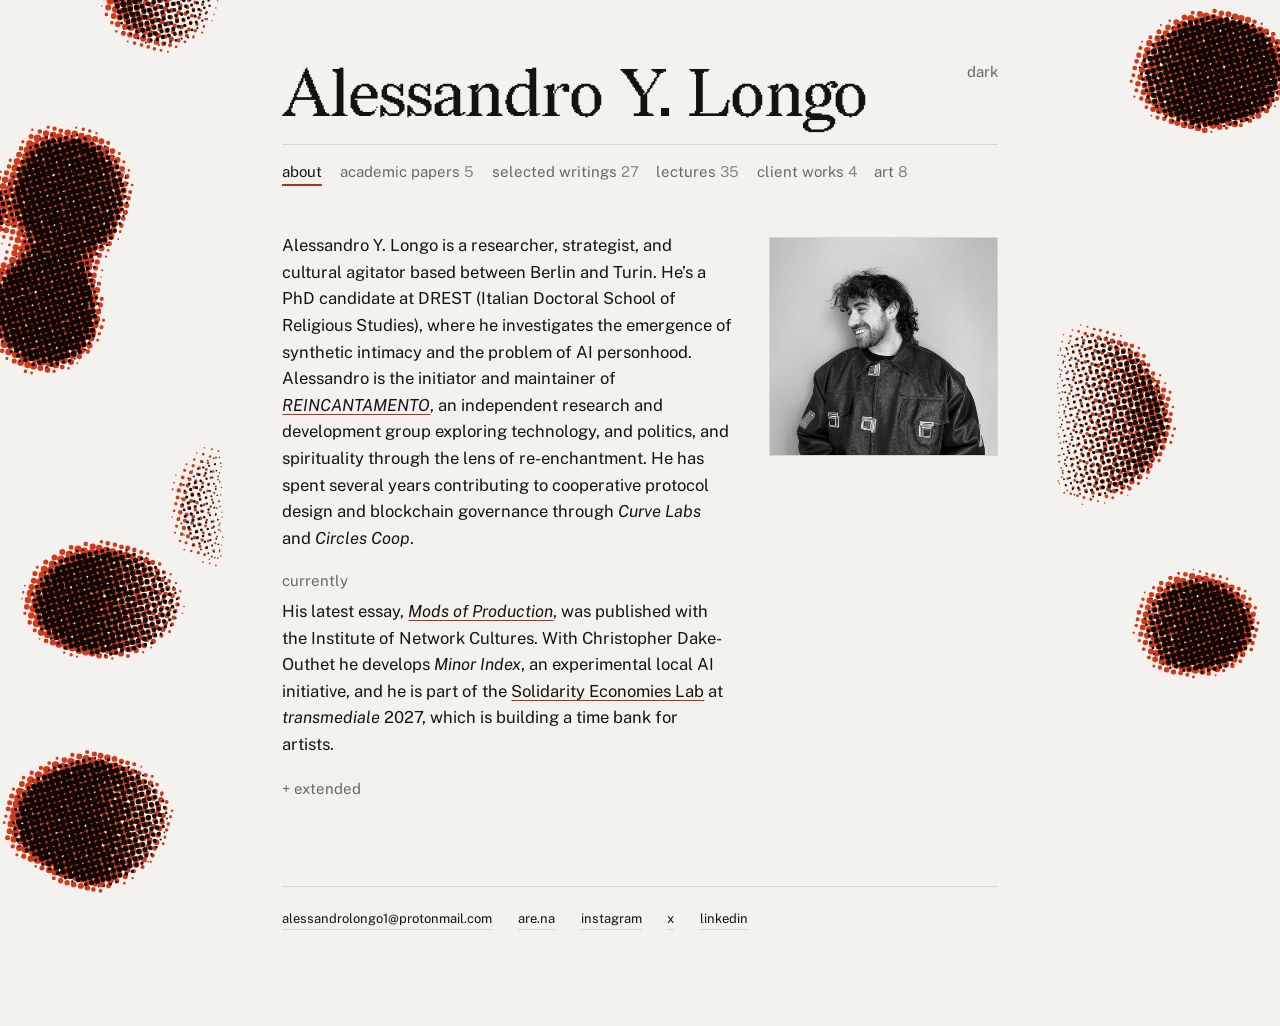
==== index.html @ 3814da36 "Footer: keep mail, are.na, instagram; add X and LinkedIn Co-Authored-By: Claude Opus 5.5 <noreply@an" ====
<!doctype html>
<html lang="en">
<head>
  <meta charset="utf-8" />
  <meta name="viewport" content="width=device-width,initial-scale=1" />
  <title>Alessandro Y. Longo</title>
  <meta name="description" content="Alessandro Y. Longo, researcher, strategist, and cultural agitator between Berlin and Turin. Academic papers, writings, lectures, and artworks on synthetic intimacy, AI personhood, and re-enchanted technologies." />
  <meta property="og:type" content="website" />
  <meta property="og:title" content="Alessandro Y. Longo" />
  <meta property="og:description" content="Researcher, strategist, and cultural agitator between Berlin and Turin." />
  <meta name="twitter:card" content="summary" />
  <script src="assets/js/theme.js?v=1"></script>
  <link rel="stylesheet" href="assets/css/styles.css?v=27" />
  <link rel="icon" href="favicon.ico" sizes="any" />
  <link rel="icon" type="image/png" sizes="32x32" href="favicon-32.png" />
  <link rel="apple-touch-icon" href="apple-touch-icon.png" />
</head>
<body>
  <canvas class="press" aria-hidden="true"></canvas>
  <div class="wrap">

    <button type="button" class="theme" aria-label="switch colour mode">dark</button>

    <header>

      <h1 class="name">Alessandro Y. Longo</h1>

      <nav class="filter" aria-label="Filter works">
        <button type="button" data-f="about" aria-current="true">about</button>
        <button type="button" data-f="academic">academic papers <span class="n">5</span></button>
        <button type="button" data-f="writings">selected writings <span class="n">27</span></button>
        <button type="button" data-f="lectures">lectures <span class="n">35</span></button>
        <button type="button" data-f="client">client works <span class="n">4</span></button>
        <button type="button" data-f="art">art <span class="n">8</span></button>
      </nav>
    </header>

    <main>

      <!-- ABOUT -->
      <section class="about on" id="about" aria-label="About">

        <figure class="portrait">
          <div class="portrait__frame">
            <img src="media/img/portrait-jan26.jpg" width="840" height="805"
                 data-alt="media/img/portrait-artist.jpg"
                 alt="Alessandro Y. Longo" loading="lazy" decoding="async" />
            <canvas class="portrait__alt" aria-hidden="true"></canvas>
            <canvas class="portrait__px" aria-hidden="true"></canvas>
          </div>
        </figure>

        <p>Alessandro Y. Longo is a researcher, strategist, and cultural agitator based between Berlin and Turin. He’s a PhD candidate at DREST (Italian Doctoral School of Religious Studies), where he investigates the emergence of synthetic intimacy and the problem of AI personhood. Alessandro is the initiator and maintainer of <a class="inline" href="https://reincantamento.xyz" target="_blank" rel="noopener"><em>REINCANTAMENTO</em></a>, an independent research and development group exploring technology, and politics, and spirituality through the lens of re-enchantment. He has spent several years contributing to cooperative protocol design and blockchain governance through <em>Curve Labs</em> and <em>Circles Coop</em>.</p>

        <p class="currently">currently</p>
        <p>His latest essay, <a class="inline" href="https://reincantamentox.substack.com/p/drop-58-mods-of-production" target="_blank" rel="noopener"><em>Mods of Production</em></a>, was published with the Institute of Network Cultures. With Christopher Dake-Outhet he develops <em>Minor Index</em>, an experimental local AI initiative, and he is part of the <a class="inline" href="https://transmediale.de/en/news/solidarity-economies-lab" target="_blank" rel="noopener">Solidarity Economies Lab</a> at <em>transmediale</em> 2027, which is building a time bank for artists.</p>

        <details class="extended">
          <summary>extended</summary>
          <p>Before the doctorate, he completed an MA in Digital Humanities and Digital Knowledge at the University of Bologna, with a thesis on club culture heritage and digital archives, and a BA in Philosophy at the University of Turin.</p>
          <p>His installations, video essays, and lectures have been presented at <em>MFRU</em> (Maribor), <em>MacTe</em> (Termoli), <em>Panke Gallery</em> and <em>SAVVY Contemporary</em> (Berlin), <em>Unsound</em> (Krakow), <em>HackThePromise</em> (Basel), <em>Baltan Laboratories</em> (Eindhoven), <em>NYU Design and Media</em> (New York), <em>Accademia Albertina</em> (Turin), and <em>NABA</em> (Milan), with residencies and grants from <em>0xSalon / Trust</em>, <em>C/O Berlin</em>, and the <em>Serpentine</em>’s Beyond Cultures of Ownership programme. He has covered <em>CTM Festival</em> and <em>transmediale</em> as a critic.</p>
          <p>He has worked as user research and ecosystem lead for <em>Shared Visions</em>, as communications manager and research assistant for the ERC-funded <em>BlockchainGov</em> project at CNRS, and as lead researcher on the <em>Circles</em> universal basic income pilot in Berlin. <em>Minor Index</em> is supported by the KSM Art Grant.</p>
        </details>
      </section>

      <!-- WORKS -->
      <ol class="list off" aria-label="Works">
        <!-- academic: in press, then published -->
        <li data-cat="academic"><div class="row"><span class="t"><em>The Persona of LLMs</em></span><span class="y">in press</span><span class="meta"><span class="w">Fondazione Bruno Kessler, Trento</span><span class="flag">in press</span></span></div></li>
        <li data-cat="academic"><div class="row"><span class="t"><em>Alchemical Re-enchantment</em>: Transmuting the Computational Condition</span><span class="y">in press</span><span class="meta"><span class="w">European Culture &amp; Technology Lab+</span><span class="flag">in press</span></span></div></li>

        <!-- selected writings and academic, newest first -->
        <li data-cat="writings"><a class="row" href="https://reincantamentox.substack.com/p/drop-58-mods-of-production" target="_blank" rel="noopener"><span class="t"><em>Mods of Production</em>: Agentic Bricoleurs, Slopensource and the Decentralisation of Software</span><span class="y">2026</span><span class="meta"><span class="w">REINCANTAMENTO × Institute of Network Cultures</span><span class="flag">10.26</span></span></a></li>
        <li data-cat="writings"><a class="row" href="https://reincantamentox.substack.com/p/drop-56-our-coop-our-coin" target="_blank" rel="noopener"><span class="t"><em>O.U.R. Coop, O.U.R. Coin</em>: A Community Currency for the Arts</span><span class="y">2026</span><span class="meta"><span class="w">REINCANTAMENTO Drops</span><span class="flag">09.26</span></span></a></li>
        <li data-cat="writings"><a class="row" href="https://reincantamentox.substack.com/p/drop-52-the-persona-space" target="_blank" rel="noopener"><span class="t"><em>The Persona Space</em>: Elements of Vectorial Semiotics</span><span class="y">2026</span><span class="meta"><span class="w">REINCANTAMENTO Drops</span><span class="flag">07.26</span></span></a></li>
        <li data-cat="writings"><a class="row" href="https://reincantamentox.substack.com/p/drop-51-poetics-is-all-you-need" target="_blank" rel="noopener"><span class="t"><em>Poetics is All You Need</em>: On Leif Weatherby&#x27;s Language Machines</span><span class="y">2026</span><span class="meta"><span class="w">REINCANTAMENTO Drops</span><span class="flag">06.26</span></span></a></li>
        <li data-cat="writings"><a class="row" href="https://reincantamentox.substack.com/p/drop-49-love-means-taking-action" target="_blank" rel="noopener"><span class="t"><em>Love Means Taking Action</em>: Autonomia and Solidarity in the Coming Crisis</span><span class="y">2026</span><span class="meta"><span class="w">REINCANTAMENTO Drops</span><span class="flag">04.26</span></span></a></li>
        <li data-cat="writings"><a class="row" href="https://reincantamentox.substack.com/p/drop-47-lust-auf-eis-ctm-and-transmediale" target="_blank" rel="noopener"><span class="t"><em>&quot;Lust auf Eis?&quot;: CTM and transmediale in 2026</em></span><span class="y">2026</span><span class="meta"><span class="w">REINCANTAMENTO Drops</span><span class="flag">02.26</span></span></a></li>
        <li data-cat="writings"><a class="row" href="https://reincantamentox.substack.com/p/drop-45-in-the-air-of-those-days" target="_blank" rel="noopener"><span class="t"><em>The Air of Those Days</em>: A sound chronicle of the Italian October Strike</span><span class="y">2026</span><span class="meta"><span class="w">REINCANTAMENTO Drops, with Arianna Longo, Kinked</span><span class="flag">01.26</span></span></a></li>
        <li data-cat="academic"><a class="row" href="https://www.aracneeditrice.eu/pubblicazioni/annali-di-studi-religiosi-massimo-leone-9791221829099.html" target="_blank" rel="noopener"><span class="t"><em>A General Poetics for Generative AI</em>: On Leif Weatherby's Language Machines</span><span class="y">2026</span><span class="meta"><span class="w">Annali di studi religiosi 27, ed. M. Leone, Aracne, pp. 621–642</span></span></a></li>
        <li data-cat="writings"><a class="row" href="https://www.mfru.org/projects/reincantamento-programma-101-whispers-of-computing-otherwise" target="_blank" rel="noopener"><span class="t"><em>PROGRAMMA 101</em>: Who Killed Mario Tchou?</span><span class="y">2025</span><span class="meta"><span class="w">REINCANTAMENTO Drops</span><span class="flag">12.25</span></span></a></li>
        <li data-cat="writings"><a class="row" href="https://reincantamentox.substack.com/p/drop-43-spotify-vs-annas-archive" target="_blank" rel="noopener"><span class="t"><em>Spotify vs. Anna&#x27;s Archive</em>: Working Notes</span><span class="y">2025</span><span class="meta"><span class="w">REINCANTAMENTO Drops</span><span class="flag">12.25</span></span></a></li>
        <li data-cat="writings"><a class="row" href="https://reincantamentox.substack.com/p/drop-42-babe-we-got-gnomes-in-our-computer" target="_blank" rel="noopener"><span class="t"><em>Babe, We Got Gnomes in Our Computer!</em>: A conversation with Kinked</span><span class="y">2025</span><span class="meta"><span class="w">REINCANTAMENTO Drops</span><span class="flag">12.25</span></span></a></li>
        <li data-cat="writings"><a class="row" href="https://reincantamentox.substack.com/p/drop-37-unabating-wonder" target="_blank" rel="noopener"><span class="t"><em>Unabating Wonder</em>: On spirituality and politics in Palestine</span><span class="y">2025</span><span class="meta"><span class="w">REINCANTAMENTO Drops</span><span class="flag">07.25</span></span></a></li>
        <li data-cat="writings"><a class="row" href="https://reincantamentox.substack.com/p/drop-35-cultivating-agency" target="_blank" rel="noopener"><span class="t"><em>Cultivating Agency</em>: An Introduction to nCHANT #01</span><span class="y">2025</span><span class="meta"><span class="w">REINCANTAMENTO Drops</span><span class="flag">06.25</span></span></a></li>
        <li data-cat="writings"><a class="row" href="https://reincantamentox.substack.com/p/drop-34-entroducing-nchant" target="_blank" rel="noopener"><span class="t"><em>Entroducing... nCHANT</em>: On REINCANTAMENTO&#x27;s new monographic magazine</span><span class="y">2025</span><span class="meta"><span class="w">REINCANTAMENTO Drops</span><span class="flag">05.25</span></span></a></li>
        <li data-cat="writings"><a class="row" href="https://reincantamentox.substack.com/p/drop-33-the-madness-of-vision" target="_blank" rel="noopener"><span class="t"><em>The Madness of Vision</em></span><span class="y">2025</span><span class="meta"><span class="w">REINCANTAMENTO Drops</span><span class="flag">05.25</span></span></a></li>
        <li data-cat="writings"><a class="row" href="https://reincantamentox.substack.com/p/drop-32-at-a-time-like-this" target="_blank" rel="noopener"><span class="t"><em>At a Time Like This</em></span><span class="y">2025</span><span class="meta"><span class="w">REINCANTAMENTO Drops</span><span class="flag">04.25</span></span></a></li>
        <li data-cat="writings"><a class="row" href="https://reincantamentox.substack.com/p/drop-30-conjunctural-vertigo" target="_blank" rel="noopener"><span class="t"><em>Conjunctural Vertigo</em></span><span class="y">2025</span><span class="meta"><span class="w">REINCANTAMENTO Drops</span><span class="flag">04.25</span></span></a></li>
        <li data-cat="academic"><a class="row" href="https://aclanthology.org/2025.nlp4ecology-1.17/" target="_blank" rel="noopener"><span class="t"><em>No AI on a Dead Planet</em>: Sentiment and Emotion Analysis Across Reddit Communities on AI and the Environment</span><span class="y">2025</span><span class="meta"><span class="w">NLP4Ecology 2025, Tallinn, with Arianna Longo, pp. 77–83</span><span class="flag">03.25</span></span></a></li>
        <li data-cat="writings"><a class="row" href="https://reincantamentox.substack.com/p/drop-27-there-is-no-more-ordinary" target="_blank" rel="noopener"><span class="t"><em>There is No More Ordinary Life</em></span><span class="y">2025</span><span class="meta"><span class="w">REINCANTAMENTO Drops</span><span class="flag">02.25</span></span></a></li>
        <li data-cat="writings"><a class="row" href="https://reincantamentox.substack.com/p/drop-26-on-formicaio-in-the-spiral" target="_blank" rel="noopener"><span class="t"><em>On FORMICAIO</em>: A look inside REINCANTAMENTO&#x27;s latest artwork</span><span class="y">2025</span><span class="meta"><span class="w">REINCANTAMENTO Drops</span><span class="flag">02.25</span></span></a></li>
        <li data-cat="writings"><a class="row" href="https://reincantamentox.substack.com/p/drop-24-red-notes" target="_blank" rel="noopener"><span class="t"><em>Red Notes</em></span><span class="y">2025</span><span class="meta"><span class="w">REINCANTAMENTO Drops</span><span class="flag">01.25</span></span></a></li>
        <li data-cat="writings"><a class="row" href="https://reincantamentox.substack.com/p/drop-21-till-we-gain-control-again" target="_blank" rel="noopener"><span class="t"><em>&#x27;Till We Gain Control Again</em>: On OpenAI and sabotage</span><span class="y">2024</span><span class="meta"><span class="w">REINCANTAMENTO Drops</span><span class="flag">11.24</span></span></a></li>
        <li data-cat="writings"><a class="row" href="https://reincantamentox.substack.com/p/drop-20-blue-skies-and-gilded-cages" target="_blank" rel="noopener"><span class="t"><em>Blue Skies and Gilded Cages</em>: On X-odus, digital spaces and collective desire</span><span class="y">2024</span><span class="meta"><span class="w">REINCANTAMENTO Drops</span><span class="flag">11.24</span></span></a></li>
        <li data-cat="writings"><a class="row" href="https://reincantamentox.substack.com/p/drop-19-the-american-refraction" target="_blank" rel="noopener"><span class="t"><em>The American Refraction</em></span><span class="y">2024</span><span class="meta"><span class="w">REINCANTAMENTO Drops</span><span class="flag">11.24</span></span></a></li>
        <li data-cat="writings"><a class="row" href="https://reincantamentox.substack.com/p/drop-18-looking-for-fireflies-in" target="_blank" rel="noopener"><span class="t"><em>Looking for Fireflies in Times of Fascism</em>: A brief journey through the ruins of modernity</span><span class="y">2024</span><span class="meta"><span class="w">REINCANTAMENTO Drops</span><span class="flag">10.24</span></span></a></li>
        <li data-cat="writings"><a class="row" href="https://reincantamentox.substack.com/p/drop-16-an-anarchives-intervention" target="_blank" rel="noopener"><span class="t"><em>An Anarchive&#x27;s Intervention</em>: What makes art worth living</span><span class="y">2024</span><span class="meta"><span class="w">REINCANTAMENTO Drops</span><span class="flag">07.24</span></span></a></li>
        <li data-cat="writings"><a class="row" href="https://reincantamentox.substack.com/p/drop-14-the-drake-era-or-the-logic" target="_blank" rel="noopener"><span class="t"><em>The Drake Era or the Logic of Cultural Fracking</em></span><span class="y">2024</span><span class="meta"><span class="w">REINCANTAMENTO Drops</span><span class="flag">05.24</span></span></a></li>
        <li data-cat="writings"><a class="row" href="https://reincantamentox.substack.com/p/drop-9-udo-the-weird-magic-of-digital" target="_blank" rel="noopener"><span class="t"><em>UDO: The Weird Magic of Digital Folklore</em></span><span class="y">2024</span><span class="meta"><span class="w">REINCANTAMENTO Drops</span><span class="flag">01.24</span></span></a></li>
        <li data-cat="writings"><a class="row" href="https://reincantamentox.substack.com/p/drop-8-phantom-in-the-chain" target="_blank" rel="noopener"><span class="t"><em>Phantom in the Chain</em></span><span class="y">2023</span><span class="meta"><span class="w">REINCANTAMENTO Drops</span><span class="flag">11.23</span></span></a></li>
        <li data-cat="academic"><a class="row" href="https://arxiv.org/html/2504.02714v1" target="_blank" rel="noopener"><span class="t"><em>Impact of a Blockchain-based Universal Basic Income Pilot</em>: The Case of Circles UBI Currency</span><span class="y">2023</span><span class="meta"><span class="w">Proceedings of the FRIBIS Conference 2023, with T. Criscione, J. Linares, S. Avanzo</span></span></a></li>

        

        <!-- lectures · client works · art -->
        <li data-cat="lectures"><div class="row"><span class="t">Mask Without a Wearer — <em>ritual personhood in AI companion communities</em></span><span class="y">2026</span><span class="meta"><span class="ty">conference</span><span class="w">4S 2026 Annual Meeting, Toronto (online)</span><span class="flag">10.26</span></span></div></li>
        <li data-cat="lectures"><div class="row"><span class="t">When Hallucinations Spill Over — <em>the prosopopoeia of Italian brainrot</em></span><span class="y">2026</span><span class="meta"><span class="ty">conference</span><span class="w">XXXI Convegno della Società di Filosofia del Linguaggio, "Allucinazioni: percezione, cognizione e intelligenza artificiale", Torino</span><span class="flag">09.26</span></span></div></li>
        <li data-cat="lectures"><div class="row"><span class="t">Mask Without a Wearer — <em>ritual personhood in AI companion communities</em></span><span class="y">2026</span><span class="meta"><span class="ty">conference</span><span class="w">EuARe 2026 Annual Conference, Roma</span><span class="flag">07.26</span></span></div></li>
        <li data-cat="lectures"><div class="row"><span class="t">Unmonitoring <em>The Situation</em></span><span class="y">2026</span><span class="meta"><span class="ty">workshop</span><span class="w">Salon Am Moritzplatz, Berlin</span><span class="flag">04.26</span></span></div></li>
        <li data-cat="lectures"><div class="row"><span class="t">Three Movements on <em>Aesthetic and Technology</em></span><span class="y">2026</span><span class="meta"><span class="ty">talk &amp; workshop</span><span class="w">Mendeseltaren Change Program, Madrid</span><span class="flag">04.26</span></span></div></li>
        <li data-cat="lectures"><div class="row"><span class="t"><em>Speranza e Progetto</em></span><span class="y">2026</span><span class="meta"><span class="ty">talk</span><span class="w">L'Ultima a Morire, Fondazione Bruno Kessler, Trento</span><span class="flag">04.26</span></span></div></li>
        <li data-cat="lectures"><div class="row"><span class="t"><em>Il Cielo Ha Un Limite</em> #3 — comunità di apprendimento per una società tecno-cosciente</span><span class="y">2026</span><span class="meta"><span class="ty">workshop</span><span class="w">ARCI, Torino</span><span class="flag">04.26</span></span></div></li>
        <li data-cat="lectures"><div class="row"><span class="t"><em>Il Cielo Ha Un Limite</em> #2 — comunità di apprendimento per una società tecno-cosciente</span><span class="y">2026</span><span class="meta"><span class="ty">workshop</span><span class="w">ARCI, Torino</span><span class="flag">03.26</span></span></div></li>
        <li data-cat="art"><a class="row" href="https://yunglong28.github.io/minor-index-atelier/" target="_blank" rel="noopener"><span class="t"><em>MINOR INDEX</em>: a hyper-local community AI archive</span><span class="y">2026</span><span class="meta"><span class="ty">research &amp; artwork</span><span class="w">with Christopher Dake-Outhet, KSM Art Grant</span><span class="flag">ongoing</span></span></a></li>
        <li data-cat="art"><a class="row" href="https://www.instagram.com/p/DZH14hVgoag/?img_index=1" target="_blank" rel="noopener"><span class="t"><em>SOLIDE INCANTI</em></span><span class="y">2026</span><span class="meta"><span class="ty">installation</span><span class="w">Cables of Resistance, FMP1, Berlin</span><span class="flag">03.26</span></span></a></li>
        <li data-cat="lectures"><div class="row"><span class="t"><em>Il Cielo Ha Un Limite</em> #1 — comunità di apprendimento per una società tecno-cosciente</span><span class="y">2026</span><span class="meta"><span class="ty">workshop</span><span class="w">ARCI, Torino</span><span class="flag">02.26</span></span></div></li>
        <li data-cat="lectures"><div class="row"><span class="t">Alchimia — <em>storia di un'utopia perduta</em></span><span class="y">2026</span><span class="meta"><span class="ty">lecture</span><span class="w">Accademia Albertina, Torino</span><span class="flag">01.26</span></span></div></li>
        <li data-cat="lectures"><div class="row"><span class="t">Endless Conversations — <em>an archaeology of AI companionship</em></span><span class="y">2025</span><span class="meta"><span class="ty">conference</span><span class="w">Il senso serbato, Fondazione Bruno Kessler, Trento</span><span class="flag">12.25</span></span></div></li>
        <li data-cat="lectures"><div class="row"><span class="t"><em>REINCANTAMENTO</em> — a speculative walkthrough</span><span class="y">2025</span><span class="meta"><span class="ty">lecture</span><span class="w">NABA, Milano</span><span class="flag">11.25</span></span></div></li>
        <li data-cat="lectures"><div class="row"><span class="t">Transmuting the <em>computational condition</em></span><span class="y">2025</span><span class="meta"><span class="ty">conference</span><span class="w">5th European Culture &amp; Technology Lab+ Annual Conference, Eindhoven</span><span class="flag">11.25</span></span></div></li>
        <li data-cat="lectures"><div class="row"><span class="t">Alchemy — <em>tale of a forgotten utopia</em></span><span class="y">2025</span><span class="meta"><span class="ty">lecture</span><span class="w">Raise Your Voice, Post-Graduate Design Program, Vienna</span><span class="flag">11.25</span></span></div></li>
        <li data-cat="lectures"><div class="row"><span class="t"><em>Synthetic Intimacies</em></span><span class="y">2025</span><span class="meta"><span class="ty">talk</span><span class="w">HackThePromise Festival, Basel</span><span class="flag">10.25</span></span></div></li>
        <li data-cat="lectures"><div class="row"><span class="t">The story of <em>Programma 101</em></span><span class="y">2025</span><span class="meta"><span class="ty">talk</span><span class="w">MFRU Festival, Maribor</span><span class="flag">09.25</span></span></div></li>
        <li data-cat="art"><a class="row" href="https://www.mfru.org/projects/reincantamento-programma-101-whispers-of-computing-otherwise" target="_blank" rel="noopener"><span class="t"><em>PROGRAMMA 101</em> — whispers of computing otherwise</span><span class="y">2025</span><span class="meta"><span class="ty">installation</span><span class="w">MFRU Festival, Maribor</span><span class="flag">09.25</span></span></a></li>
        <li data-cat="lectures"><div class="row"><span class="t">La follia <em>del vedere</em></span><span class="y">2025</span><span class="meta"><span class="ty">talk</span><span class="w">MAST Festival, Scicli</span><span class="flag">08.25</span></span></div></li>
        <li data-cat="lectures"><div class="row"><span class="t">nCHANT 01 — <em>On Digital Gardens</em>, launch</span><span class="y">2025</span><span class="meta"><span class="ty">talk &amp; launch</span><span class="w">Turin / Milan</span><span class="flag">07.25</span></span></div></li>
        <li data-cat="lectures"><div class="row"><span class="t"><em>Lucky Land Coop Radionica</em></span><span class="y">2025</span><span class="meta"><span class="ty">talk</span><span class="w">Mutuogenesis, Berlin</span><span class="flag">07.25</span></span></div></li>
        <li data-cat="lectures"><div class="row"><span class="t"><em>Technological Cooperativism</em></span><span class="y">2025</span><span class="meta"><span class="ty">workshop</span><span class="w">Shared Visions online workshop, Belgrade</span><span class="flag">05–06.25</span></span></div></li>
        <li data-cat="lectures"><div class="row"><span class="t">Blockchain for <em>cooperatives</em></span><span class="y">2025</span><span class="meta"><span class="ty">talk</span><span class="w">Shared Visions kick-off meeting, Belgrade</span><span class="flag">05–06.25</span></span></div></li>
        <li data-cat="lectures"><div class="row"><span class="t">The role of imagination and culture in <em>coop models</em></span><span class="y">2025</span><span class="meta"><span class="ty">talk</span><span class="w">Funding the Commons Berlin Forum 2025, Berlin</span><span class="flag">05–06.25</span></span></div></li>
        <li data-cat="lectures"><div class="row"><span class="t">A Road to Nowhere — <em>stories of techno-escapism</em></span><span class="y">2025</span><span class="meta"><span class="ty">talk</span><span class="w">FMR 2026 Prolog, Linz</span><span class="flag">05–06.25</span></span></div></li>
        <li data-cat="lectures"><div class="row"><span class="t">nCHANT 01 — <em>On Digital Gardens</em>, launch</span><span class="y">2025</span><span class="meta"><span class="ty">talk &amp; launch</span><span class="w">Berlin</span><span class="flag">05–06.25</span></span></div></li>
        <li data-cat="client"><a class="row" href="https://write.as/shared-visions/" target="_blank" rel="noopener"><span class="t"><em>Shared Visions</em> — cooperative economies &amp; Web3</span><span class="y">2025–26</span><span class="meta"><span class="w">user research &amp; ecosystem lead</span></span></a></li>
        <li data-cat="lectures"><div class="row"><span class="t">Digital tools and <em>protocol thinking</em> for the arts</span><span class="y">2025</span><span class="meta"><span class="ty">symposium</span><span class="w">In-Between Symposium, Moving Media Lab, Amsterdam</span><span class="flag">03.25</span></span></div></li>
        <li data-cat="lectures"><div class="row"><span class="t">Re-Enchanting <em>desire</em> in digital spaces</span><span class="y">2025</span><span class="meta"><span class="ty">workshop</span><span class="w">Baltan Laboratories, Eindhoven</span><span class="flag">03.25</span></span></div></li>
        <li data-cat="lectures"><div class="row"><span class="t">No AI on a <em>dead planet</em></span><span class="y">2025</span><span class="meta"><span class="ty">conference</span><span class="w">NLP4ECOLOGY, Tallinn</span><span class="flag">03.25</span></span></div></li>
        <li data-cat="art"><a class="row" href="https://fondazionemacte.com/en/digital/we-are-all-users-till-we-are-not" target="_blank" rel="noopener"><span class="t"><em>Formicaio</em> — we are all users until we are not</span><span class="y">2025</span><span class="meta"><span class="ty">installation</span><span class="w">MacTe, Termoli</span><span class="flag">02.25</span></span></a></li>
        <li data-cat="lectures"><div class="row"><span class="t">The Drake Era, or the logic of <em>cultural fracking</em></span><span class="y">2024</span><span class="meta"><span class="ty">symposium</span><span class="w">SIXPOSIUM 2024, NYU Design &amp; Media (online)</span><span class="flag">10.24</span></span></div></li>
        <li data-cat="lectures"><div class="row"><span class="t">Dissonant Cartomancies — <em>a god that plays dice</em></span><span class="y">2024</span><span class="meta"><span class="ty">talk</span><span class="w">Unsound Festival Discourse Program, Krakow</span><span class="flag">10.24</span></span></div></li>
        <li data-cat="lectures"><div class="row"><span class="t">Impact of a blockchain-based <em>UBI pilot</em>: the case of Circles UBI currency</span><span class="y">2024</span><span class="meta"><span class="ty">conference</span><span class="w">FRIBIS Annual Conference 2024, University of Freiburg (online)</span><span class="flag">10.24</span></span></div></li>
        <li data-cat="lectures"><div class="row"><span class="t">Meshdia — <em>playing networks to existence</em></span><span class="y">2024</span><span class="meta"><span class="ty">talk</span><span class="w">Geldgipfel-Hub Berlin, Moos Space, Berlin</span><span class="flag">10.24</span></span></div></li>
        <li data-cat="lectures"><div class="row"><span class="t">Re-Enchanting the world? <em>Looking for fireflies in times of fascism</em></span><span class="y">2024</span><span class="meta"><span class="ty">talk</span><span class="w">Casting a Spell opening, Somos Gallery, Berlin</span><span class="flag">10.24</span></span></div></li>
        <li data-cat="lectures"><div class="row"><span class="t">Scraps from the <em>imaginary of labour</em></span><span class="y">2024</span><span class="meta"><span class="ty">talk</span><span class="w">L ABOR, SAVVY Contemporary, Berlin</span><span class="flag">07.24</span></span></div></li>
        <li data-cat="art"><a class="row" href="https://0xsalon.pubpub.org/pub/meet24residents/release/1?readingCollection=f2d7f0da" target="_blank" rel="noopener"><span class="t"><em>0xSalon</em></span><span class="y">2024</span><span class="meta"><span class="ty">residency</span><span class="w">Trust, Berlin</span><span class="flag">05–08.24</span></span></a></li>
        <li data-cat="lectures"><div class="row"><span class="t">Meshdia — <em>network as media &amp; media as networks</em></span><span class="y">2024</span><span class="meta"><span class="ty">talk</span><span class="w">What and How We Own: The Politics of Change, Oakland</span><span class="flag">03.24</span></span></div></li>
        <li data-cat="art"><a class="row" href="https://proud-paprika-325.notion.site/The-winning-projects-from-our-Open-Call-for-New-Models-for-Interdependence-and-Ownership-in-Art-and--b36baccbfe094012834f52b05d87dc4b" target="_blank" rel="noopener"><span class="t">Beyond Cultures of <em>Ownership</em></span><span class="y">2024</span><span class="meta"><span class="ty">research grant</span><span class="w">Serpentine Galleries &amp; RadicalxChange</span><span class="flag">01–05.24</span></span></a></li>
        <li data-cat="art"><a class="row" href="https://vimeo.com/894111922" target="_blank" rel="noopener"><span class="t">Harvesting <em>The Net</em></span><span class="y">2023–25</span><span class="meta"><span class="ty">video essay</span><span class="w">Codici Magici, MoCa Brescia · AMRO Festival, Linz · Enchanted Garden Festival, Vienna · Arkipel Film Festival, Jakarta · MANIFEST:IO, Berlin</span><span class="flag">touring</span></span></a></li>
        <li data-cat="lectures"><div class="row"><span class="t">Infrastructural <em>Constructivism</em></span><span class="y">2023</span><span class="meta"><span class="ty">conference</span><span class="w">Think Well 4, SAVVY Contemporary, Jakarta</span><span class="flag">10.23</span></span></div></li>
        <li data-cat="client"><a class="row" href="https://blockchaingov.eu" target="_blank" rel="noopener"><span class="t"><em>BlockchainGov</em>, CNRS — ERC-funded research</span><span class="y">2023–25</span><span class="meta"><span class="w">communications manager &amp; research assistant</span></span></a></li>
        <li data-cat="client"><a class="row" href="http://circles.coop/" target="_blank" rel="noopener"><span class="t"><em>Circles Coop e.G.</em> — universal basic income pilot</span><span class="y">2023</span><span class="meta"><span class="w">lead researcher</span></span></a></li>
        <li data-cat="art"><a class="row" href="https://co-berlin.org/en/events/co-digital-festival" target="_blank" rel="noopener"><span class="t">C/O <em>Digital Program</em></span><span class="y">2022</span><span class="meta"><span class="ty">residency</span><span class="w">C/O Berlin</span><span class="flag">09–12.22</span></span></a></li>
        <li data-cat="client"><a class="row" href="https://www.curvelabs.eu/" target="_blank" rel="noopener"><span class="t"><em>Curve Labs</em> — The Sphere, LabDAO, Toucan Protocol</span><span class="y">2021–23</span><span class="meta"><span class="w">writer, researcher, project manager, technical writer</span></span></a></li>


      </ol>

      <details class="archive off" data-archive-box>
        <summary>archive <span class="n">47</span></summary>
        <ol class="list list--archive" aria-label="Archive">
          <li data-cat="writings" data-archive><a class="row" href="https://reincantamentox.substack.com/p/drop-46-a-guide-to-ctm-and-transmediale" target="_blank" rel="noopener"><span class="t"><em>A Guide to CTM and transmediale 2026</em>: REINCANTAMENTO&#x27;s favourite concerts, club nights, workshops and lectures</span><span class="y">2026</span><span class="meta"><span class="w">REINCANTAMENTO Drops</span><span class="flag">01.26</span></span></a></li>
          <li data-cat="writings" data-archive><a class="row" href="https://reincantamentox.substack.com/p/drop-25-a-guide-to-ctm-and-transmediale-2025" target="_blank" rel="noopener"><span class="t"><em>A Guide to CTM and Transmediale 2025</em></span><span class="y">2025</span><span class="meta"><span class="w">REINCANTAMENTO Drops</span><span class="flag">01.25</span></span></a></li>
          <li data-cat="writings" data-archive><a class="row" href="https://reincantamentox.substack.com/p/drop-23-20-albums-for-2024" target="_blank" rel="noopener"><span class="t"><em>20 Albums for 2024</em></span><span class="y">2025</span><span class="meta"><span class="w">REINCANTAMENTO Drops</span><span class="flag">01.25</span></span></a></li>
          <li data-cat="writings" data-archive><a class="row" href="https://reincantamentox.substack.com/p/drop-22-a-child-bewitched" target="_blank" rel="noopener"><span class="t"><em>A Child Bewitched</em>: An End-of-the-Year Offering</span><span class="y">2024</span><span class="meta"><span class="w">REINCANTAMENTO Drops</span><span class="flag">12.24</span></span></a></li>
          <li data-cat="writings" data-archive><a class="row" href="https://reincantamentox.substack.com/p/drop-5-notes-on-bolano" target="_blank" rel="noopener"><span class="t"><em>Notes on Bolaño</em>: On a unvoluntary opera-mondo</span><span class="y">2023</span><span class="meta"><span class="w">REINCANTAMENTO Drops</span><span class="flag">09.23</span></span></a></li>
          <li data-cat="writings" data-archive><a class="row" href="https://reincantamentox.substack.com/p/drop-4-notes-on-game-design" target="_blank" rel="noopener"><span class="t"><em>Notes on Game Design</em>: Behind-the-scenes of Tech Collapse</span><span class="y">2023</span><span class="meta"><span class="w">REINCANTAMENTO Drops</span><span class="flag">08.23</span></span></a></li>
          <li data-cat="writings" data-archive><a class="row" href="https://reincantamentox.substack.com/p/drop-3-notes-on-technic-and-magic" target="_blank" rel="noopener"><span class="t"><em>Notes on Technic and Magic</em>: On two modes of action</span><span class="y">2023</span><span class="meta"><span class="w">REINCANTAMENTO Drops</span><span class="flag">07.23</span></span></a></li>
          <li data-cat="writings" data-archive><a class="row" href="https://reincantamentox.substack.com/p/drop-2-notes-on-yeezus" target="_blank" rel="noopener"><span class="t"><em>Notes on Yeezus</em>: The tenth anniversary of a contemporary masterpiece</span><span class="y">2023</span><span class="meta"><span class="w">REINCANTAMENTO Drops</span><span class="flag">06.23</span></span></a></li>
          <li data-cat="writings" data-archive><a class="row" href="https://reincantamentox.substack.com/p/drop-1-notes-on-corecore" target="_blank" rel="noopener"><span class="t"><em>Notes on CoreCore</em>: GenZ at the end of times</span><span class="y">2023</span><span class="meta"><span class="w">REINCANTAMENTO Drops</span><span class="flag">06.23</span></span></a></li>
          <li data-cat="writings" data-archive><a class="row" href="https://not.neroeditions.com/archive/le-voci-del-para-reale/" target="_blank" rel="noopener"><span class="t"><em>Le voci del para-reale</em></span><span class="y">2023</span><span class="meta"><span class="w">NOT, Nero Editions</span></span></a></li>
          <li data-cat="writings" data-archive><div class="row"><span class="t"><em>Il carbone che non si vede</em></span><span class="y">2023</span><span class="meta"><span class="w">Il Giornale dell'Arte</span></span></div></li>
          <li data-cat="writings" data-archive><a class="row" href="https://www.indiscreto.org/larte-e-di-chi-la-esperisce/" target="_blank" rel="noopener"><span class="t"><em>L’arte è di chi la esperisce</em></span><span class="y">2022</span><span class="meta"><span class="w">Indiscreto</span><span class="flag">12.22</span></span></a></li>
          <li data-cat="writings" data-archive><a class="row" href="https://not.neroeditions.com/crypto-arte-radicale/" target="_blank" rel="noopener"><span class="t"><em>Crypto-arte radicale?</em></span><span class="y">2022</span><span class="meta"><span class="w">Not</span><span class="flag">11.22</span></span></a></li>
          <li data-cat="writings" data-archive><a class="row" href="https://designworks.mirror.xyz/YBJh1DNKCSsU7Kt0uLkFfIQUThdDfdzGxqO88ZpVAoU" target="_blank" rel="noopener"><span class="t"><em>Architettura senza architetti</em></span><span class="y">2022</span><span class="meta"><span class="w">Mirror</span><span class="flag">09.22</span></span></a></li>
          <li data-cat="writings" data-archive><a class="row" href="https://mirror.xyz/designworks.eth/EGJmrb-TsCsDP2C6EJelomVfvPFJS5sjZSMQgvPjwd4" target="_blank" rel="noopener"><span class="t"><em>Breve viaggio alla scoperta dei network</em></span><span class="y">2022</span><span class="meta"><span class="w">Mirror</span><span class="flag">07.22</span></span></a></li>
          <li data-cat="writings" data-archive><a class="row" href="https://www.indiscreto.org/parliamo-di-reincantamento/" target="_blank" rel="noopener"><span class="t"><em>Parliamo di Reincantamento</em></span><span class="y">2022</span><span class="meta"><span class="w">Indiscreto</span><span class="flag">07.22</span></span></a></li>
          <li data-cat="writings" data-archive><a class="row" href="https://speculum.substack.com/p/gi_oteook-un-report" target="_blank" rel="noopener"><span class="t"><em>ᗰᗩGIᑕ ᑎOTEᗷOKᔕ: un report</em></span><span class="y">2022</span><span class="meta"><span class="w">Speculum!</span><span class="flag">06.22</span></span></a></li>
          <li data-cat="writings" data-archive><a class="row" href="https://speculum.substack.com/p/alchimia-e-farmacologia" target="_blank" rel="noopener"><span class="t"><em>Alchimia e Farmacologia</em></span><span class="y">2022</span><span class="meta"><span class="w">Speculum!</span><span class="flag">04.22</span></span></a></li>
          <li data-cat="writings" data-archive><a class="row" href="https://mirror.xyz/designworks.eth/rylNLiK1YafkUpIMYQRLD7fBftg1JRRFtrew99FfbBE" target="_blank" rel="noopener"><span class="t"><em>Mechanism Art</em></span><span class="y">2022</span><span class="meta"><span class="w">Mirror</span><span class="flag">03.22</span></span></a></li>
          <li data-cat="writings" data-archive><a class="row" href="https://speculum.substack.com/p/filosofia-dal-futuro-60e" target="_blank" rel="noopener"><span class="t"><em>Filosofia dal Futuro</em></span><span class="y">2022</span><span class="meta"><span class="w">Speculum!</span><span class="flag">02.22</span></span></a></li>
          <li data-cat="writings" data-archive><a class="row" href="https://speculum.substack.com/p/visioni-radicali" target="_blank" rel="noopener"><span class="t"><em>Radical Visions. Cities as lifeforms</em></span><span class="y">2021</span><span class="meta"><span class="w">Speculum!</span><span class="flag">12.21</span></span></a></li>
          <li data-cat="writings" data-archive><a class="row" href="https://speculum.substack.com/p/urla-al-neon-storia-delle-macchine" target="_blank" rel="noopener"><span class="t"><em>Neon Screams. History of the machines inside us</em></span><span class="y">2021</span><span class="meta"><span class="w">Speculum!</span><span class="flag">12.21</span></span></a></li>
          <li data-cat="writings" data-archive><div class="row"><span class="t"><em>Occupy Metaverse!</em></span><span class="y">2021</span><span class="meta"><span class="w">REINCANTAMENTO</span><span class="flag">11.21</span></span></div></li>
          <li data-cat="writings" data-archive><a class="row" href="https://speculum.substack.com/p/ecoqueer" target="_blank" rel="noopener"><span class="t"><em>Eco+Queer</em></span><span class="y">2021</span><span class="meta"><span class="w">Speculum!</span><span class="flag">11.21</span></span></a></li>
          <li data-cat="writings" data-archive><div class="row"><span class="t"><em>Faces under control. Proctoring software in university.</em></span><span class="y">2021</span><span class="meta"><span class="w">Speculum!</span><span class="flag">10.21</span></span></div></li>
          <li data-cat="writings" data-archive><a class="row" href="https://www.singola.net/societa/dao-preparando-esodo-dalle-piattaforme" target="_blank" rel="noopener"><span class="t"><em>Back to the future: DAO’s and Web 3 dreams</em></span><span class="y">2021</span><span class="meta"><span class="w">Singola</span><span class="flag">10.21</span></span></a></li>
          <li data-cat="writings" data-archive><a class="row" href="https://speculum.substack.com/p/complotto" target="_blank" rel="noopener"><span class="t"><em>Conspiracy!</em></span><span class="y">2021</span><span class="meta"><span class="w">Speculum!</span><span class="flag">10.21</span></span></a></li>
          <li data-cat="writings" data-archive><a class="row" href="https://speculum.substack.com/p/magia-e-autonomia" target="_blank" rel="noopener"><span class="t"><em>Magic and Autonomy</em></span><span class="y">2021</span><span class="meta"><span class="w">Speculum!</span><span class="flag">07.21</span></span></a></li>
          <li data-cat="writings" data-archive><a class="row" href="https://alessandrolongo-1883.medium.com/reincantamento-episodio-11-verso-oggetti-impossibili-665bbc099d28" target="_blank" rel="noopener"><span class="t"><em>REINCANTAMENTO Episode 11. Towards impossible objects</em></span><span class="y">2021</span><span class="meta"><span class="w">Medium</span><span class="flag">05.21</span></span></a></li>
          <li data-cat="writings" data-archive><a class="row" href="https://www.layoutmagazine.it/etica-glitch-feminism/" target="_blank" rel="noopener"><span class="t"><em>Glitch #2: Ethics - Let’s talk about Glitch Feminism</em></span><span class="y">2021</span><span class="meta"><span class="w">Lay0ut Magazine</span><span class="flag">05.21</span></span></a></li>
          <li data-cat="writings" data-archive><a class="row" href="https://www.kabulmagazine.com/collasso-tech/?type=magazine" target="_blank" rel="noopener"><span class="t"><em>Tech Collapse</em></span><span class="y">2021</span><span class="meta"><span class="w">KABUL Magazine</span><span class="flag">05.21</span></span></a></li>
          <li data-cat="writings" data-archive><a class="row" href="https://alessandrolongo-1883.medium.com/reincantamento-episodio-10-nft-sotto-lhype-l-ecosistema-616a32535ae3" target="_blank" rel="noopener"><span class="t"><em>REINCANTAMENTO Episode 10. NFT: beyond the hype, the ecosystem!</em></span><span class="y">2021</span><span class="meta"><span class="w">Medium</span><span class="flag">04.21</span></span></a></li>
          <li data-cat="writings" data-archive><a class="row" href="https://www.layoutmagazine.it/glitch-metafisica/" target="_blank" rel="noopener"><span class="t"><em>Glitch #1: Metaphysics – Intentionality and machinic anxiety</em></span><span class="y">2021</span><span class="meta"><span class="w">Lay0ut Magazine</span><span class="flag">03.21</span></span></a></li>
          <li data-cat="writings" data-archive><a class="row" href="https://www.kabulmagazine.com/la-marea-degli-nft/?type=magazine" target="_blank" rel="noopener"><span class="t"><em>The NFT wave</em></span><span class="y">2021</span><span class="meta"><span class="w">KABUL Magazine</span><span class="flag">03.21</span></span></a></li>
          <li data-cat="writings" data-archive><a class="row" href="https://not.neroeditions.com/la-follia-del-vedere/" target="_blank" rel="noopener"><span class="t"><em>The madness of vision</em></span><span class="y">2021</span><span class="meta"><span class="w">NOT</span><span class="flag">03.21</span></span></a></li>
          <li data-cat="writings" data-archive><a class="row" href="https://speculum.substack.com/p/utopia-alchimia-post-scarsit" target="_blank" rel="noopener"><span class="t"><em>Utopia, Alchemy, Post-Scarcity</em></span><span class="y">2021</span><span class="meta"><span class="w">Speculum!</span><span class="flag">01.21</span></span></a></li>
          <li data-cat="writings" data-archive><div class="row"><span class="t"><em>REINCANTAMENTO Episode 9. A Disproportionate Gaze</em></span><span class="y">2020</span><span class="meta"><span class="w">Medium</span><span class="flag">12.20</span></span></div></li>
          <li data-cat="writings" data-archive><a class="row" href="https://www.menelique.com/menelique4-design-illusione/" target="_blank" rel="noopener"><span class="t"><em>The design of illusion</em></span><span class="y">2020</span><span class="meta"><span class="w">Menelique</span><span class="flag">11.20</span></span></a></li>
          <li data-cat="writings" data-archive><a class="row" href="https://alessandrolongo-1883.medium.com/reincantamento-episodio-8-il-sole-psichedelico-2c645a784fd0" target="_blank" rel="noopener"><span class="t"><em>REINCANTAMENTO Episode 8. The psychedelic sun</em></span><span class="y">2020</span><span class="meta"><span class="w">Medium</span><span class="flag">08.20</span></span></a></li>
          <li data-cat="writings" data-archive><a class="row" href="https://alessandrolongo-1883.medium.com/reincantamento-episodio-7-destituire-e-curare-959338e6eca6" target="_blank" rel="noopener"><span class="t"><em>REINCANTAMENTO Episode 7. Destitute and Heal</em></span><span class="y">2020</span><span class="meta"><span class="w">Medium</span><span class="flag">06.20</span></span></a></li>
          <li data-cat="writings" data-archive><div class="row"><span class="t"><em>REINCANTAMENTO Episode 6. Through the screen: cruelty in the age of the livestream</em></span><span class="y">2020</span><span class="meta"><span class="w">Medium</span><span class="flag">06.20</span></span></div></li>
          <li data-cat="writings" data-archive><div class="row"><span class="t"><em>REINCANTAMENTO Episode 5. Re-enchanting design?</em></span><span class="y">2020</span><span class="meta"><span class="w">Medium</span><span class="flag">05.20</span></span></div></li>
          <li data-cat="writings" data-archive><a class="row" href="https://alessandrolongo-1883.medium.com/reincantamento-episodio-4-il-destino-dellalgoritmo-15965c4b651b" target="_blank" rel="noopener"><span class="t"><em>REINCANTAMENTO Episode 4. The algorithm’s destiny</em></span><span class="y">2020</span><span class="meta"><span class="w">Medium</span><span class="flag">05.20</span></span></a></li>
          <li data-cat="writings" data-archive><a class="row" href="https://alessandrolongo-1883.medium.com/reincantamento-episodio-3-la-farmacologia-di-stiegler-500470a5ecf9" target="_blank" rel="noopener"><span class="t"><em>REINCANTAMENTO Episode 3. Stiegler’s farmacology</em></span><span class="y">2020</span><span class="meta"><span class="w">Medium</span><span class="flag">04.20</span></span></a></li>
          <li data-cat="writings" data-archive><a class="row" href="https://alessandrolongo-1883.medium.com/reincantamento-episodio-2-la-tecnica-e-la-magia-seconda-parte-84e839d0057a" target="_blank" rel="noopener"><span class="t"><em>REINCANTAMENTO Episode 2. Technic and Magic, part two</em></span><span class="y">2020</span><span class="meta"><span class="w">Medium</span><span class="flag">04.20</span></span></a></li>
          <li data-cat="writings" data-archive><a class="row" href="https://alessandrolongo-1883.medium.com/reincantamento-episodio-1-la-tecnica-e-la-magia-prima-parte-47f6cf1bc3bb" target="_blank" rel="noopener"><span class="t"><em>REINCANTAMENTO Episode 1. Technic and Magic, part one</em></span><span class="y">2020</span><span class="meta"><span class="w">Medium</span><span class="flag">04.20</span></span></a></li>
          <li data-cat="writings" data-archive><a class="row" href="https://alessandrolongo-1883.medium.com/reincantamento-episodio-0-come-siamo-arrivati-fino-a-qui-9f063ddc444" target="_blank" rel="noopener"><span class="t"><em>REINCANTAMENTO Episode 0. How did we get here?</em></span><span class="y">2020</span><span class="meta"><span class="w">Medium</span><span class="flag">04.20</span></span></a></li>
        </ol>
      </details>

      <p class="count off" data-count></p>

    </main>

    <footer>
      <a href="mailto:alessandrolongo1@protonmail.com">alessandrolongo1@protonmail.com</a>
      <a href="https://www.are.na/reincantamento/" rel="me noopener" target="_blank">are.na</a>
      <a href="https://www.instagram.com/yung.long/" rel="me noopener" target="_blank">instagram</a>
      <a href="https://x.com/1yunglong" rel="me noopener" target="_blank">x</a>
      <a href="https://www.linkedin.com/in/alessandro-y-longo-a88203199/" rel="me noopener" target="_blank">linkedin</a>
    </footer>

  </div>

  <script src="assets/js/main.js?v=10" defer></script>
  <script src="assets/js/press-figures.js?v=2" defer></script>
  <script src="assets/js/life-press.js?v=10" defer></script>
  <script src="assets/js/portrait.js?v=4" defer></script>
</body>
</html>
---- assets/css/styles.css ----
/* =========================================================
   ALESSANDRO Y. LONGO — minimal / post-cyber
   One page. A name, a filter, a list. Nothing else.
   ========================================================= */

/* ---------- fonts (self-hosted) ---------- */
@font-face { font-family:'Public Sans'; font-weight:400; font-style:normal; font-display:swap;
  src:url('../fonts/PublicSans-Regular.otf') format('opentype'); }
@font-face { font-family:'Public Sans'; font-weight:400; font-style:italic; font-display:swap;
  src:url('../fonts/PublicSans-Italic.otf') format('opentype'); }
@font-face { font-family:'Public Sans'; font-weight:500; font-style:normal; font-display:swap;
  src:url('../fonts/PublicSans-Medium.otf') format('opentype'); }
@font-face { font-family:'Public Sans'; font-weight:600; font-style:normal; font-display:swap;
  src:url('../fonts/PublicSans-SemiBold.otf') format('opentype'); }

/* Redaction — used only for the name, as a single degraded accent */
@font-face { font-family:'Redaction 20'; font-weight:400; font-style:normal; font-display:swap;
  src:url('../fonts/Redaction20-Regular.woff') format('woff'), url('../fonts/Redaction20-Regular.otf') format('opentype'); }

/* PP NeueBit — the small voice: ticks, years, meta, nav */
@font-face { font-family:'PP NeueBit'; font-weight:400; font-style:normal; font-display:swap;
  src:url('../fonts/PPNeueBit-Regular.woff') format('woff'), url('../fonts/PPNeueBit-Regular.otf') format('opentype'); }
@font-face { font-family:'PP NeueBit'; font-weight:700; font-style:normal; font-display:swap;
  src:url('../fonts/PPNeueBit-Bold.woff') format('woff'), url('../fonts/PPNeueBit-Bold.otf') format('opentype'); }

/* PP Mondwest — held in reserve, one step warmer than NeueBit */
@font-face { font-family:'PP Mondwest'; font-weight:400; font-style:normal; font-display:swap;
  src:url('../fonts/PPMondwest-Regular.woff') format('woff'), url('../fonts/PPMondwest-Regular.otf') format('opentype'); }

/* ---------- tokens ---------- */
:root {
  --bg:      #f3f2ee;
  --fg:      #14140f;
  --dim:     #6b695f;   /* 4.9:1 on --bg */
  --faint:   #8a887d;   /* counts only, never information */
  --line:    #d9d7cd;
  --accent:  #b3311b;   /* text red, 5.6:1 — the press keeps the brighter --ink-b */
  --cell:    #a9a79b;   /* game-of-life: settled cells, light grey */
  --ink-a:   #14140f;   /* the header band, first plate (life-press.js) */
  --ink-b:   #d23a1c;   /* the header band, second plate */

  --sans:  'Public Sans', system-ui, -apple-system, Segoe UI, sans-serif;
  --ui:    'Public Sans', system-ui, -apple-system, Segoe UI, sans-serif;   /* was PP NeueBit: too small to read */
  --disp:  'Redaction 20', 'Public Sans', Georgia, serif;

  --w:     760px;
  /* PP NeueBit runs tiny for its em — these are the sizes at which it reads.
     Two steps: --tick for the record lines, --tick-l for tagline + nav. */
  --tick:  0.8125rem;   /* 13px: years, meta, footer */
  --tick-l:0.9375rem;   /* 15px: nav, summaries, switch */
}

/* dark: with the system, unless light was chosen on the page; or when dark was chosen */
@media (prefers-color-scheme: dark) {
  :root:not([data-theme="light"]) {
    --bg:    #0c0c0a;
    --fg:    #eae9e2;
    --dim:   #918e84;
    --faint: #7a776d;
    --line:  #23231e;
    --accent:#ff5a2e;
    --cell:  #8b887e;
    --ink-a: #6f6c63;
    --ink-b: #ff5a2e;
  }
}
:root[data-theme="dark"] {
  --bg:    #0c0c0a;
  --fg:    #eae9e2;
  --dim:   #918e84;
  --faint: #7a776d;
  --line:  #23231e;
  --accent:#ff5a2e;
  --cell:  #8b887e;
  --ink-a: #6f6c63;
  --ink-b: #ff5a2e;
}

/* ---------- reset ---------- */
*, *::before, *::after { box-sizing:border-box; }
html { -webkit-text-size-adjust:100%; }
body {
  margin:0;
  background:var(--bg);
  color:var(--fg);
  font-family:var(--sans);
  font-size:16px;
  line-height:1.5;
  font-feature-settings:'kern' 1;
  -webkit-font-smoothing:antialiased;
  text-rendering:optimizeLegibility;
}
a { color:inherit; text-decoration:none; }
::selection { background:var(--accent); color:var(--bg); }

.wrap {
  max-width:var(--w);
  margin:0 auto;
  padding:clamp(1.5rem, 5vw, 4rem) 1.4rem 6rem;
}

/* ---------- header ---------- */
header { margin-bottom:3.2rem; }


.name {
  font-family:var(--disp);
  font-weight:400;
  font-size:clamp(2.4rem, 8vw, 4.2rem);
  line-height:0.98;
  letter-spacing:-0.01em;
  margin:0 0 0.9rem;
}
.tag {
  font-family:var(--ui);
  font-size:var(--tick-l);
  line-height:1.3;
  letter-spacing:0.01em;
  color:var(--dim);
  text-transform:lowercase;
  margin:0 0 1.8rem;
  max-width:46ch;
}
.tag a { color:var(--fg); border-bottom:1px solid var(--line); }
.tag a:hover { border-color:var(--accent); color:var(--accent); }

/* ---------- game of life ---------- */
/* A field, not a box: the canvas breaks out of the column and runs the full
   width of the viewport, masked to nothing at both ends so it has no edges.
   Cells are 4px on a torus. The rule and the seed change every few seconds,
   swept in by a ragged wavefront — see life.js. */
.life {
  display:block;
  width:100vw;
  max-width:100vw;
  margin-left:calc(50% - 50vw);
  height:132px;
  -webkit-mask-image:linear-gradient(to right, transparent 0%, #000 18%, #000 82%, transparent 100%);
          mask-image:linear-gradient(to right, transparent 0%, #000 18%, #000 82%, transparent 100%);
}
/* the top band starts at the very edge of the page and dies out before the
   name; the bottom one is its mirror, growing back in under the footer */
.life--top {
  margin-top:calc(-1 * clamp(1.5rem, 5vw, 4rem));
  margin-bottom:2.4rem;
  -webkit-mask-image:linear-gradient(to right, transparent 0%, #000 18%, #000 82%, transparent 100%),
                     linear-gradient(to top, transparent 0%, #000 70%);
          mask-image:linear-gradient(to right, transparent 0%, #000 18%, #000 82%, transparent 100%),
                     linear-gradient(to top, transparent 0%, #000 70%);
  -webkit-mask-composite:source-in;
          mask-composite:intersect;
}
.life--bottom {
  margin-top:3rem;
  margin-bottom:-6rem;
  height:120px;
  -webkit-mask-image:linear-gradient(to right, transparent 0%, #000 18%, #000 82%, transparent 100%),
                     linear-gradient(to bottom, transparent 0%, #000 70%);
          mask-image:linear-gradient(to right, transparent 0%, #000 18%, #000 82%, transparent 100%),
                     linear-gradient(to bottom, transparent 0%, #000 70%);
  -webkit-mask-composite:source-in;
          mask-composite:intersect;
}
@media (max-width:620px) { .life { height:96px; margin-bottom:1.8rem; } }
@media (prefers-reduced-motion:reduce) { .life { opacity:0.7; } }

/* ---------- filter nav ---------- */
.filter {
  display:flex;
  flex-wrap:wrap;
  gap:0.35rem 1.1rem;
  font-family:var(--ui);
  font-size:var(--tick-l);
  line-height:1.2;
  letter-spacing:0.02em;
  text-transform:lowercase;
  padding-top:1.1rem;
  border-top:1px solid var(--line);
}
.filter button {
  appearance:none;
  background:none;
  border:0;
  padding:0;
  margin:0;
  font:inherit;
  color:var(--dim);
  cursor:pointer;
  position:relative;
  transition:color .15s ease;
}
.filter button:hover { color:var(--fg); }
.filter button[aria-current="true"] { color:var(--fg); }
.filter button[aria-current="true"]::after {
  content:'';
  position:absolute;
  left:0; right:0; bottom:-0.35em;
  height:2px;
  background:var(--accent);
}
.filter .n { color:var(--faint); }

/* ---------- list ---------- */
main { margin-top:2.4rem; }

.list { list-style:none; margin:0; padding:0; }
.list li { border-top:1px solid var(--line); }
.list li:last-child { border-bottom:1px solid var(--line); }

.row {
  display:grid;
  grid-template-columns:1fr auto;
  grid-template-areas:
    "title year"
    "meta  meta";
  gap:0.15rem 1rem;
  align-items:baseline;
  padding:0.85rem 0;
  transition:padding-left .18s ease, background .18s ease;
}
a.row:hover { padding-left:0.7rem; }
a.row:hover .t { color:var(--accent); }

.t {
  grid-area:title;
  font-weight:500;
  font-size:1.02rem;
  letter-spacing:-0.005em;
  transition:color .15s ease;
}
.t em { font-style:italic; font-weight:400; }

.y {
  grid-area:year;
  font-family:var(--ui);
  font-size:var(--tick);
  color:var(--dim);
  font-variant-numeric:tabular-nums;
  white-space:nowrap;
}

.meta {
  grid-area:meta;
  display:flex;
  flex-wrap:wrap;
  gap:0.35rem 0.9rem;
  font-family:var(--ui);
  font-size:var(--tick);
  line-height:1.2;
  color:var(--dim);
}
.meta .ty {
  text-transform:uppercase;
  letter-spacing:0.06em;
  color:var(--dim);
}
.meta .w { color:var(--dim); }
/* artworks keep their kind, and say it plainly, in both modes */
li[data-cat="art"] .meta .ty { color:var(--fg); }
.meta .flag { color:var(--accent); }

/* count line */
.count {
  font-family:var(--ui);
  font-size:var(--tick);
  color:var(--faint);
  text-transform:lowercase;
  margin:1.6rem 0 0;
}

/* ---------- about panel ---------- */
/* Two columns rather than a float: the prose keeps one measure the whole way
   down, and the portrait sits beside its first paragraph instead of carving a
   notch out of the text. */
.about { display:none; max-width:56ch; }
.about.on {
  display:grid;
  grid-template-columns:minmax(0,1fr) clamp(190px, 32%, 244px);
  gap:0 2.2rem;
  align-items:start;
  max-width:none;
}
.about.on > p { grid-column:1; }
.about.on > .portrait { grid-column:2; grid-row:1 / span 4; margin-top:0.3rem; }
.list.off, .count.off { display:none; }

/* ---------- portrait ---------- */
/* At rest, the photograph. On hover a field of cells runs over it and every
   live cell redraws its patch of the picture as one flat, slightly brighter
   block — spread across the whole frame, and churning for as long as the
   pointer stays. See portrait.js. Nothing sweeps past; nothing plays once. */
.portrait { margin:0; padding:0; }
.portrait__frame {
  position:relative;
  overflow:hidden;
  aspect-ratio:840 / 805;
  background:var(--line);
  border:1px solid var(--line);
}
.portrait img {
  display:block;
  width:100%;
  height:100%;
  object-fit:cover;
  filter:grayscale(1) contrast(1.02);
  transition:filter .3s ease;
}

/* the second photograph, drawn sharp into the cells that have switched to it */
.portrait__alt {
  position:absolute;
  inset:0;
  width:100%;
  height:100%;
  pointer-events:none;
}
/* the blocks show only while one photograph is turning into the other */
.portrait__frame.is-mutating .portrait__px { opacity:1; }

/* one canvas pixel to a cell, blown up by the browser — nearest neighbour,
   so the blocks keep hard edges instead of blurring into the photo */
.portrait__px {
  position:absolute;
  inset:0;
  width:100%;
  height:100%;
  image-rendering:pixelated;
  -ms-interpolation-mode:nearest-neighbor;
  opacity:0;
  pointer-events:none;
  transition:opacity .22s ease;
}


.portrait figcaption {
  font-family:var(--ui);
  font-size:var(--tick);
  line-height:1.2;
  color:var(--faint);
  text-align:right;
  padding-top:0.35rem;
  transition:color .25s ease;
}

@media (max-width:620px) {
  .about.on { display:block; max-width:56ch; }
  .about.on > .portrait { width:100%; max-width:300px; margin:0 0 1.6rem; }
  .portrait figcaption { text-align:left; }
}

.about p { margin:0 0 1.1rem; font-size:1.04rem; line-height:1.6; }
.about p strong { font-weight:600; }
.about p em { font-style:italic; }

/* ---------- footer ---------- */
footer {
  margin-top:4rem;
  padding-top:1.4rem;
  border-top:1px solid var(--line);
  display:flex;
  flex-wrap:wrap;
  gap:0.4rem 1.6rem;
  font-family:var(--ui);
  font-size:var(--tick);
  color:var(--dim);
  text-transform:lowercase;
}
footer a { color:var(--fg); border-bottom:1px solid var(--line); }
footer a:hover { border-color:var(--accent); color:var(--accent); }

@media (max-width:520px) {
  .row { grid-template-columns:1fr auto; }
  .t { font-size:0.98rem; }
}

/* ---------- archive ---------- */
/* the older and minor writings, folded under the selected ones */
.archive { margin-top:2.4rem; }
.archive.off { display:none; }
.archive summary {
  font-family:var(--ui);
  font-size:var(--tick-l);
  color:var(--dim);
  cursor:pointer;
  list-style:none;
  padding:0.4rem 0;
}
.archive summary::-webkit-details-marker { display:none; }
.archive summary::before { content:'+ '; }
.archive[open] summary::before { content:'– '; }
.archive summary:hover { color:var(--fg); }
.archive .n { color:var(--faint); }
.archive .list { margin-top:0.8rem; }

/* the press version (preview-press.html): one opaque canvas, no blocks */
.portrait__frame.is-pressed .portrait__px { display:none; }
.portrait__frame.is-pressed { background:#f4f4f2; }

/* ---------- the press: one field behind the whole screen (life-press.js) ---------- */
.press {
  position:fixed;
  inset:0;
  width:100vw;
  height:100vh;
  z-index:0;
  pointer-events:none;
}
.wrap { position:relative; z-index:1; }

/* ---------- light / dark switch (theme.js) ---------- */
.theme {
  position:absolute;
  top:clamp(1.5rem, 5vw, 4rem);
  right:1.4rem;
  padding:0;
  border:0;
  background:none;
  font-family:var(--ui);
  font-size:var(--tick-l);
  line-height:1;
  color:var(--dim);
  cursor:pointer;
}
.theme:hover, .theme:focus-visible { color:var(--accent); }

/* ---------- about: the extended bio, folded ---------- */
.about .extended { grid-column:1; margin:0 0 1.1rem; }
.extended summary {
  font-family:var(--ui);
  font-size:var(--tick-l);
  color:var(--dim);
  cursor:pointer;
  list-style:none;
  padding:0.2rem 0;
}
.extended summary::-webkit-details-marker { display:none; }
.extended summary::before { content:'+ '; }
.extended[open] summary::before { content:'– '; }
.extended summary:hover { color:var(--accent); }
.extended[open] summary { margin-bottom:0.8rem; }

/* ---------- about: the "currently" line ---------- */
.about .currently {
  grid-column:1;
  margin:0 0 0.3rem;
  font-family:var(--ui);
  font-size:var(--tick-l);
  color:var(--dim);
}

/* a link inside running text: underlined, so it reads as one */
.about a.inline { color:inherit; text-decoration:underline; text-decoration-color:var(--accent); text-underline-offset:0.18em; }
.about a.inline:hover { color:var(--accent); }

/* narrow screens: the switch sits above the name instead of over it */
@media (max-width:620px) {
  .theme { top:0.9rem; }
  header { padding-top:1.5rem; }
}
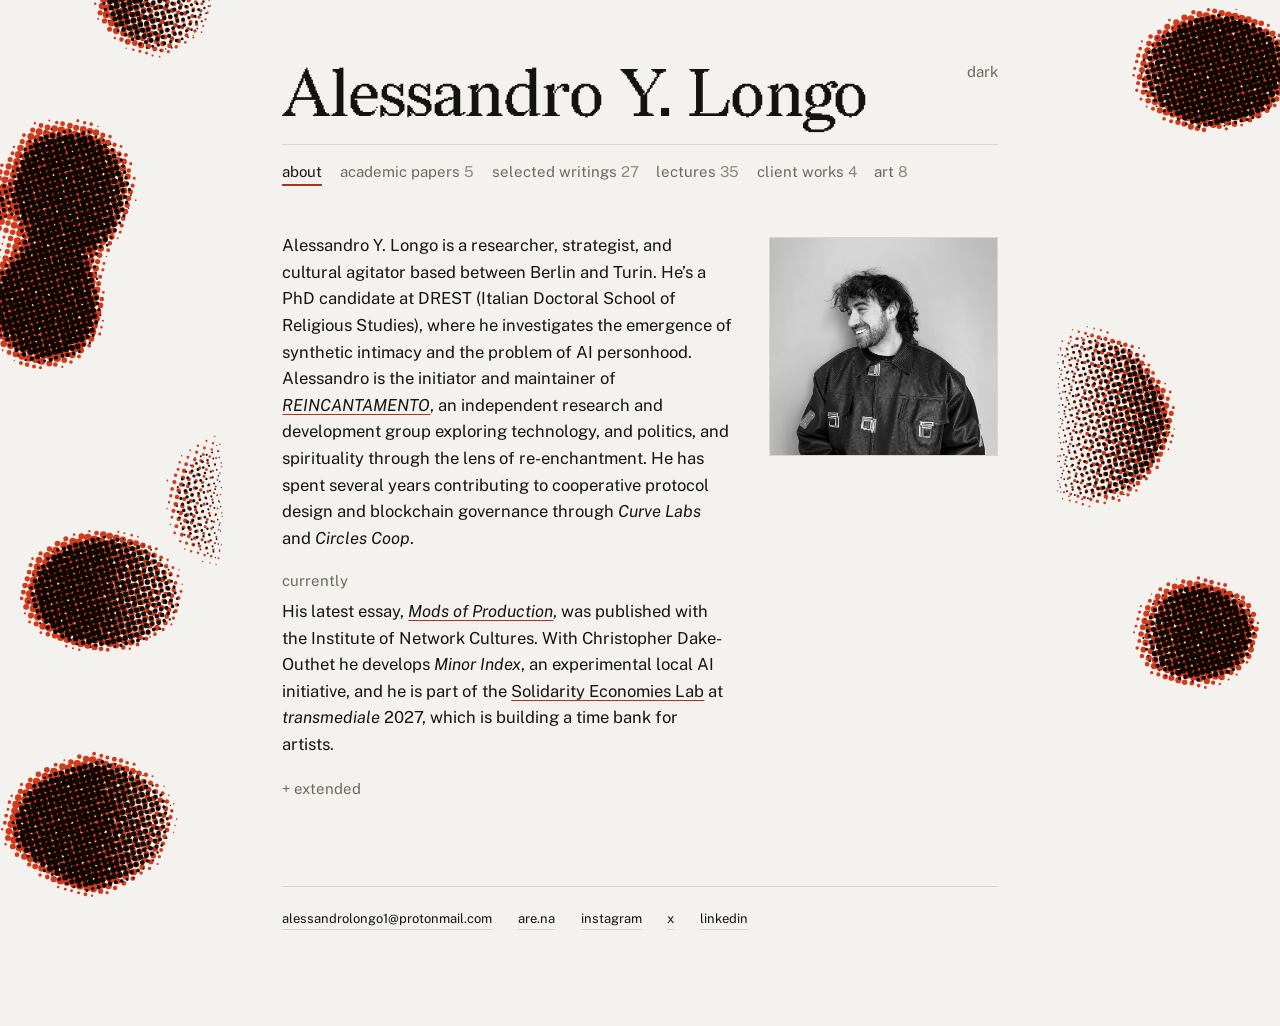
==== commit 0a67aa8b: "Update link preview text and social meta tags Co-Authored-By: Claude Opus 5.5 <noreply@anthropic.com" ====
--- a/index.html
+++ b/index.html
@@ -4,11 +4,19 @@
   <meta charset="utf-8" />
   <meta name="viewport" content="width=device-width,initial-scale=1" />
   <title>Alessandro Y. Longo</title>
-  <meta name="description" content="Alessandro Y. Longo, researcher, strategist, and cultural agitator between Berlin and Turin. Academic papers, writings, lectures, and artworks on synthetic intimacy, AI personhood, and re-enchanted technologies." />
+  <meta name="description" content="Alessandro Y. Longo is a researcher, strategist, and cultural agitator based between Turin and Berlin." />
+  <link rel="canonical" href="https://alessandroylongo.eu/" />
   <meta property="og:type" content="website" />
+  <meta property="og:url" content="https://alessandroylongo.eu/" />
+  <meta property="og:site_name" content="Alessandro Y. Longo" />
   <meta property="og:title" content="Alessandro Y. Longo" />
-  <meta property="og:description" content="Researcher, strategist, and cultural agitator between Berlin and Turin." />
+  <meta property="og:description" content="Alessandro Y. Longo is a researcher, strategist, and cultural agitator based between Turin and Berlin." />
+  <meta property="og:image" content="https://alessandroylongo.eu/icon-512.png" />
   <meta name="twitter:card" content="summary" />
+  <meta name="twitter:site" content="@1yunglong" />
+  <meta name="twitter:title" content="Alessandro Y. Longo" />
+  <meta name="twitter:description" content="Alessandro Y. Longo is a researcher, strategist, and cultural agitator based between Turin and Berlin." />
+  <meta name="twitter:image" content="https://alessandroylongo.eu/icon-512.png" />
   <script src="assets/js/theme.js?v=1"></script>
   <link rel="stylesheet" href="assets/css/styles.css?v=27" />
   <link rel="icon" href="favicon.ico" sizes="any" />
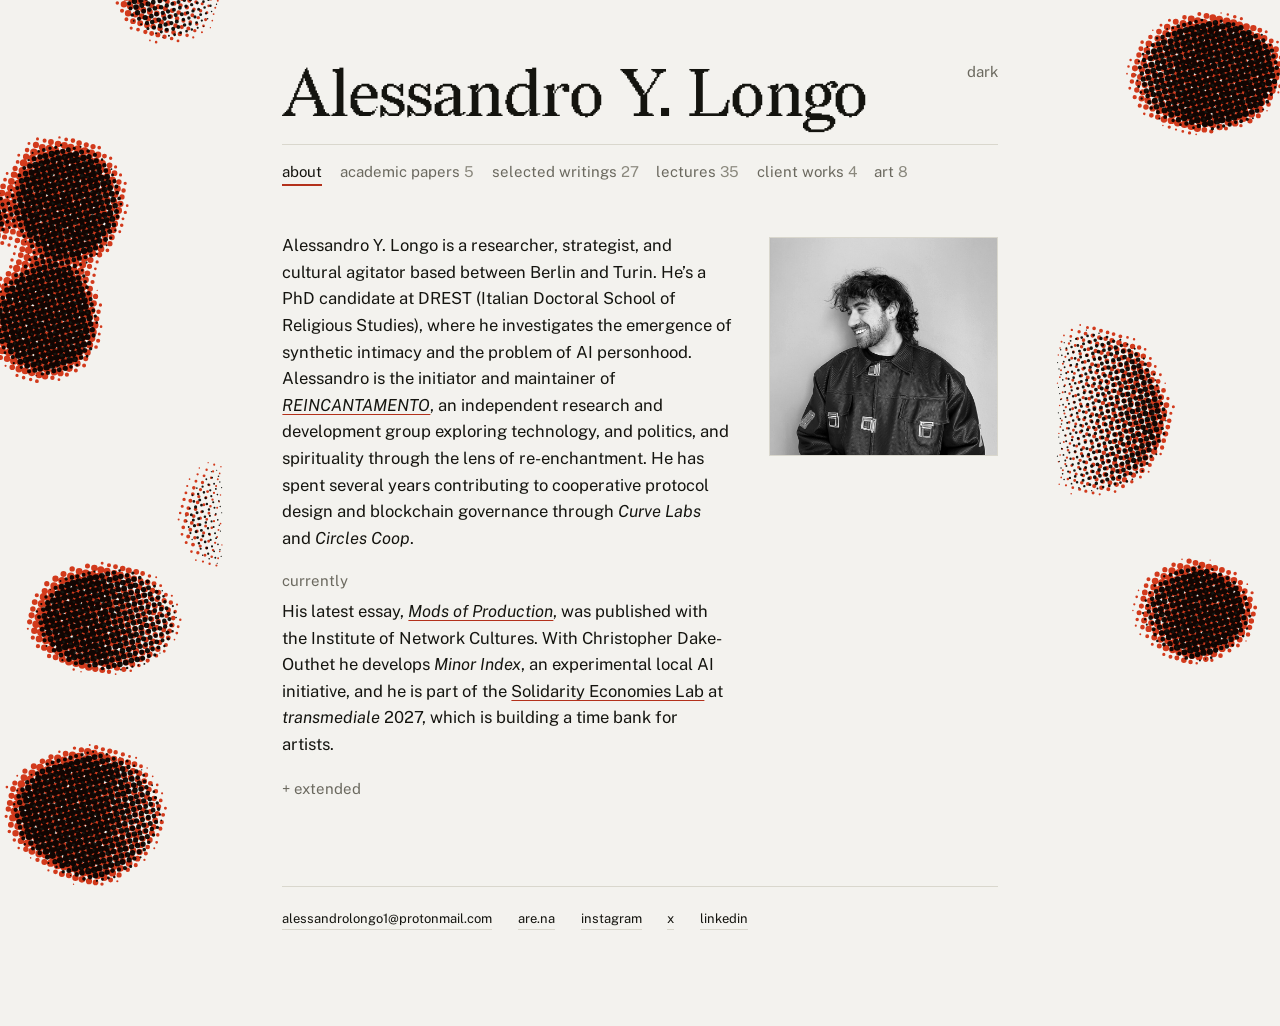
==== commit 0d26477f: "Portrait: change photo every 45s instead of 60s Co-Authored-By: Claude Opus 5.5 <noreply@anthropic.c" ====
--- a/index.html
+++ b/index.html
@@ -233,6 +233,6 @@
   <script src="assets/js/main.js?v=10" defer></script>
   <script src="assets/js/press-figures.js?v=2" defer></script>
   <script src="assets/js/life-press.js?v=10" defer></script>
-  <script src="assets/js/portrait.js?v=4" defer></script>
+  <script src="assets/js/portrait.js?v=5" defer></script>
 </body>
 </html>
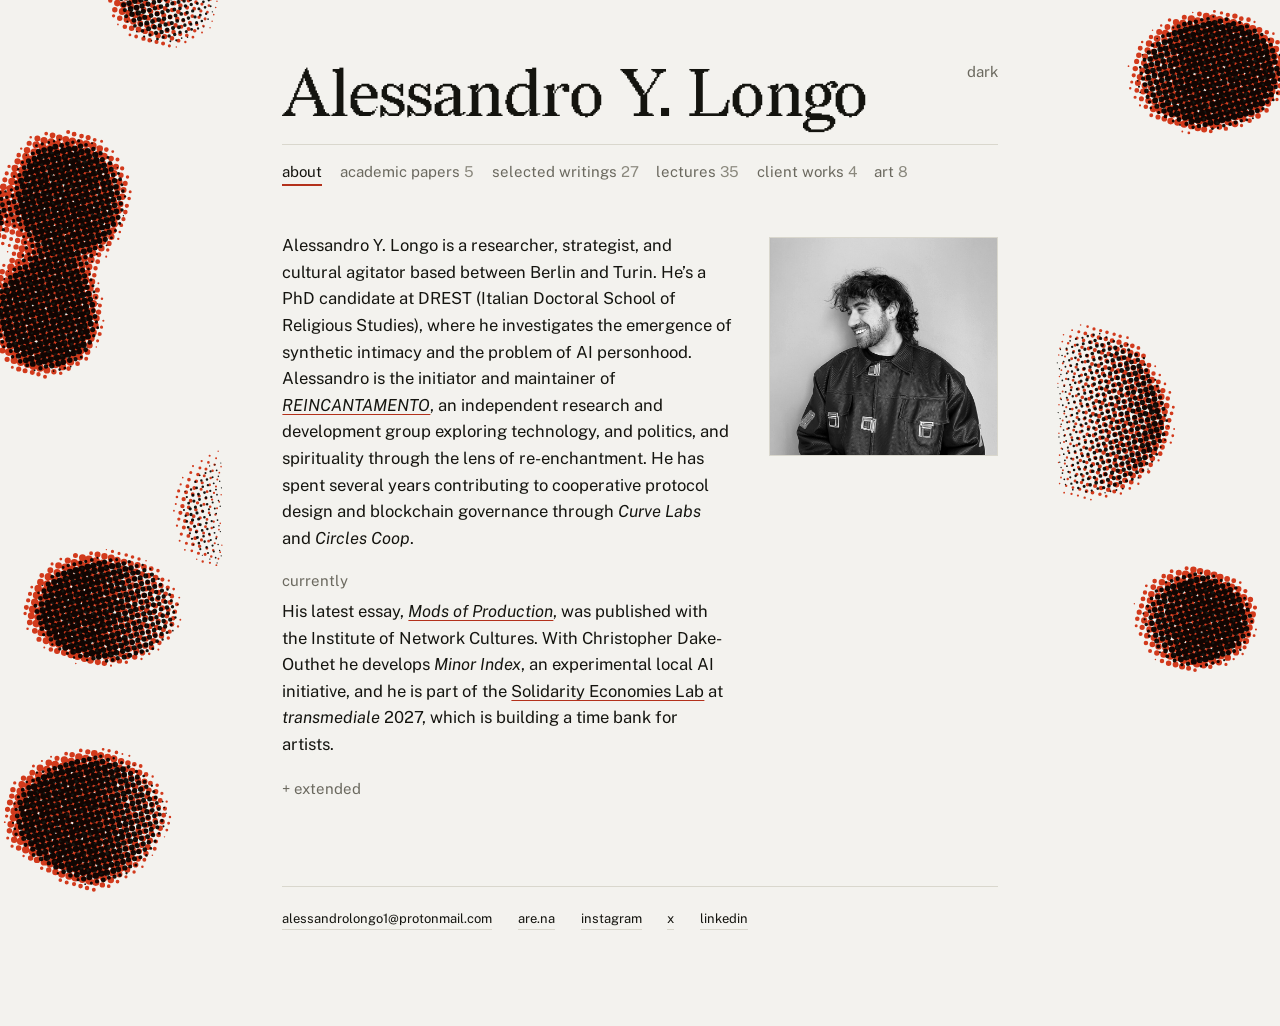
==== commit 6e1fa4ee: "Open external links in a new tab by default; light press animation on phones On narrow screens the t" ====
--- a/index.html
+++ b/index.html
@@ -230,9 +230,9 @@
 
   </div>
 
-  <script src="assets/js/main.js?v=10" defer></script>
+  <script src="assets/js/main.js?v=11" defer></script>
   <script src="assets/js/press-figures.js?v=2" defer></script>
-  <script src="assets/js/life-press.js?v=10" defer></script>
+  <script src="assets/js/life-press.js?v=11" defer></script>
   <script src="assets/js/portrait.js?v=5" defer></script>
 </body>
 </html>
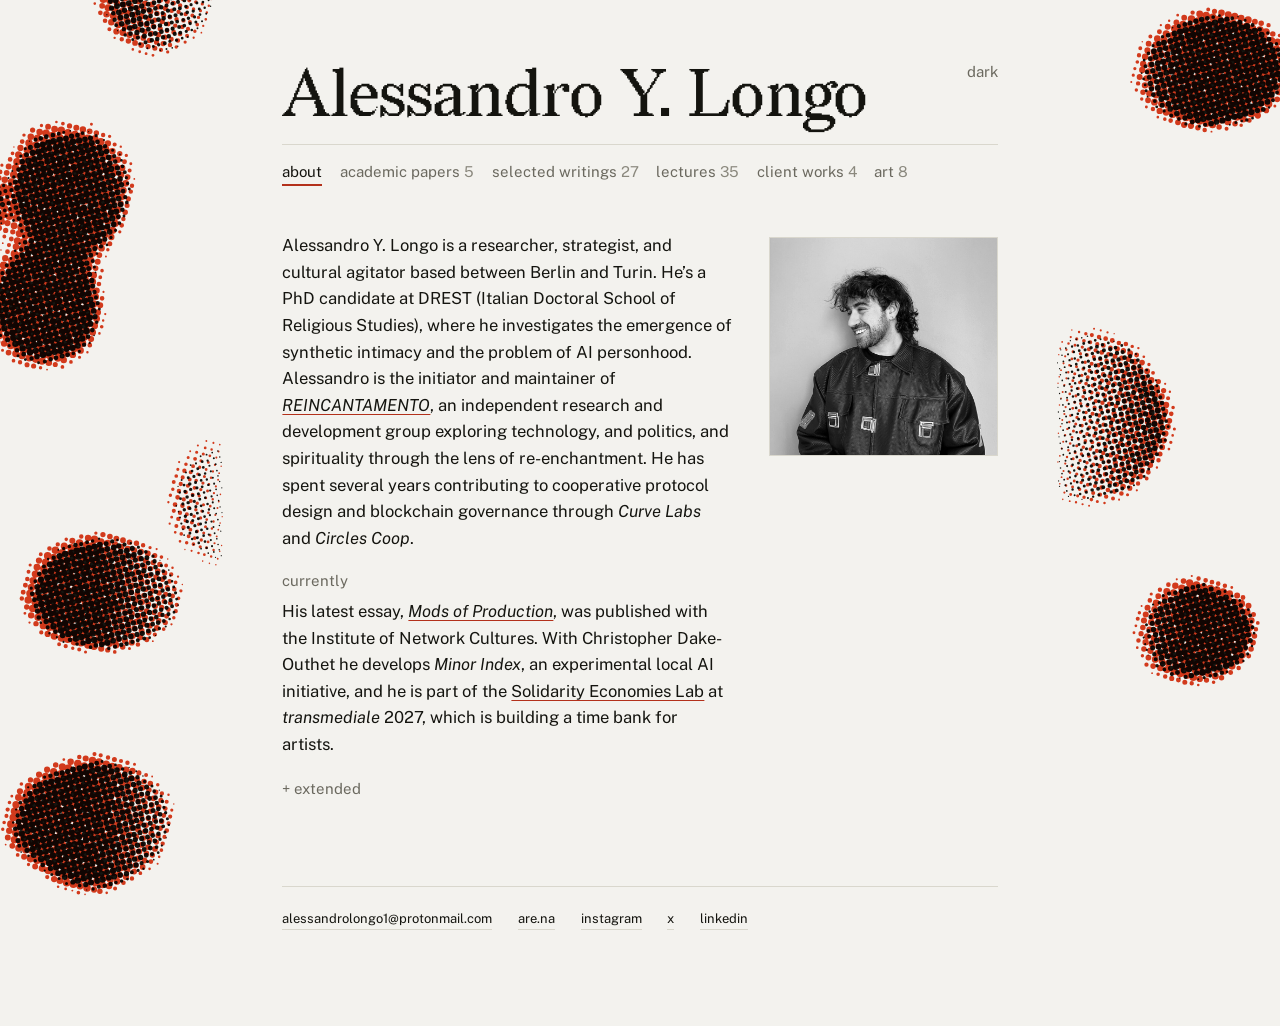
==== commit 23edab9a: "Remove the phone edge strip from the press animation Co-Authored-By: Claude Opus 5.5 <noreply@anthro" ====
--- a/index.html
+++ b/index.html
@@ -232,7 +232,7 @@
 
   <script src="assets/js/main.js?v=11" defer></script>
   <script src="assets/js/press-figures.js?v=2" defer></script>
-  <script src="assets/js/life-press.js?v=11" defer></script>
+  <script src="assets/js/life-press.js?v=12" defer></script>
   <script src="assets/js/portrait.js?v=5" defer></script>
 </body>
 </html>
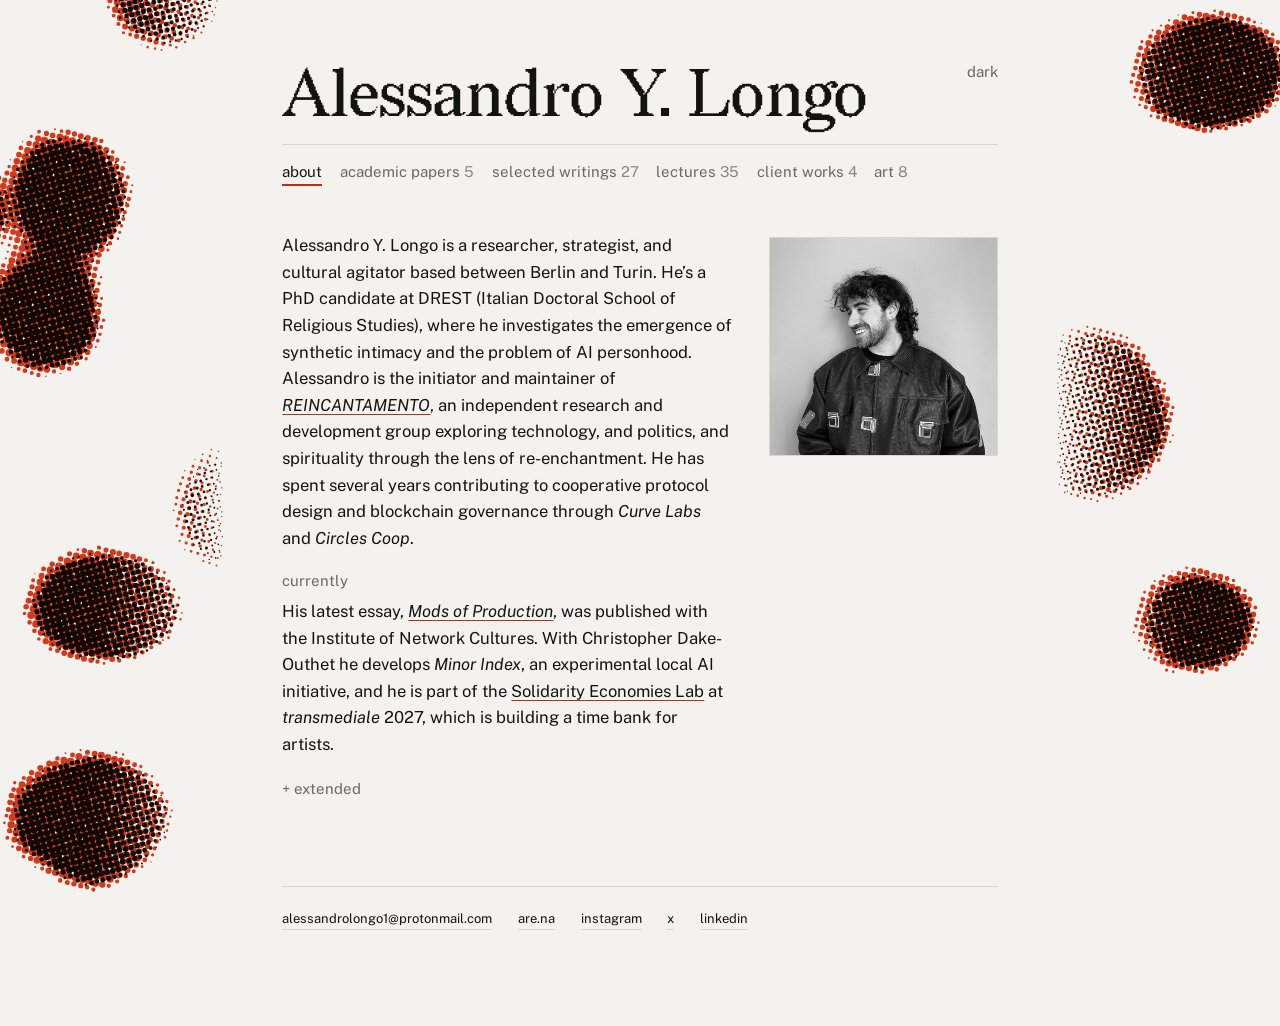
==== commit 7d3a36a2: "Phones: press animation as a masthead band above the name The text column leaves no margins on narro" ====
--- a/index.html
+++ b/index.html
@@ -18,7 +18,7 @@
   <meta name="twitter:description" content="Alessandro Y. Longo is a researcher, strategist, and cultural agitator based between Turin and Berlin." />
   <meta name="twitter:image" content="https://alessandroylongo.eu/icon-512.png" />
   <script src="assets/js/theme.js?v=1"></script>
-  <link rel="stylesheet" href="assets/css/styles.css?v=27" />
+  <link rel="stylesheet" href="assets/css/styles.css?v=28" />
   <link rel="icon" href="favicon.ico" sizes="any" />
   <link rel="icon" type="image/png" sizes="32x32" href="favicon-32.png" />
   <link rel="apple-touch-icon" href="apple-touch-icon.png" />
@@ -232,7 +232,7 @@
 
   <script src="assets/js/main.js?v=11" defer></script>
   <script src="assets/js/press-figures.js?v=2" defer></script>
-  <script src="assets/js/life-press.js?v=12" defer></script>
+  <script src="assets/js/life-press.js?v=13" defer></script>
   <script src="assets/js/portrait.js?v=5" defer></script>
 </body>
 </html>
--- a/assets/css/styles.css
+++ b/assets/css/styles.css
@@ -457,3 +457,11 @@
   .theme { top:0.9rem; }
   header { padding-top:1.5rem; }
 }
+
+/* phones: no margins to print in, so the press becomes a masthead band
+   above the name and scrolls away with the page (life-press.js) */
+@media (max-width:620px) {
+  .press { position:absolute; height:130px; }
+  header { padding-top:calc(130px + 1.2rem); }
+  .theme { top:calc(130px + 0.9rem); }
+}
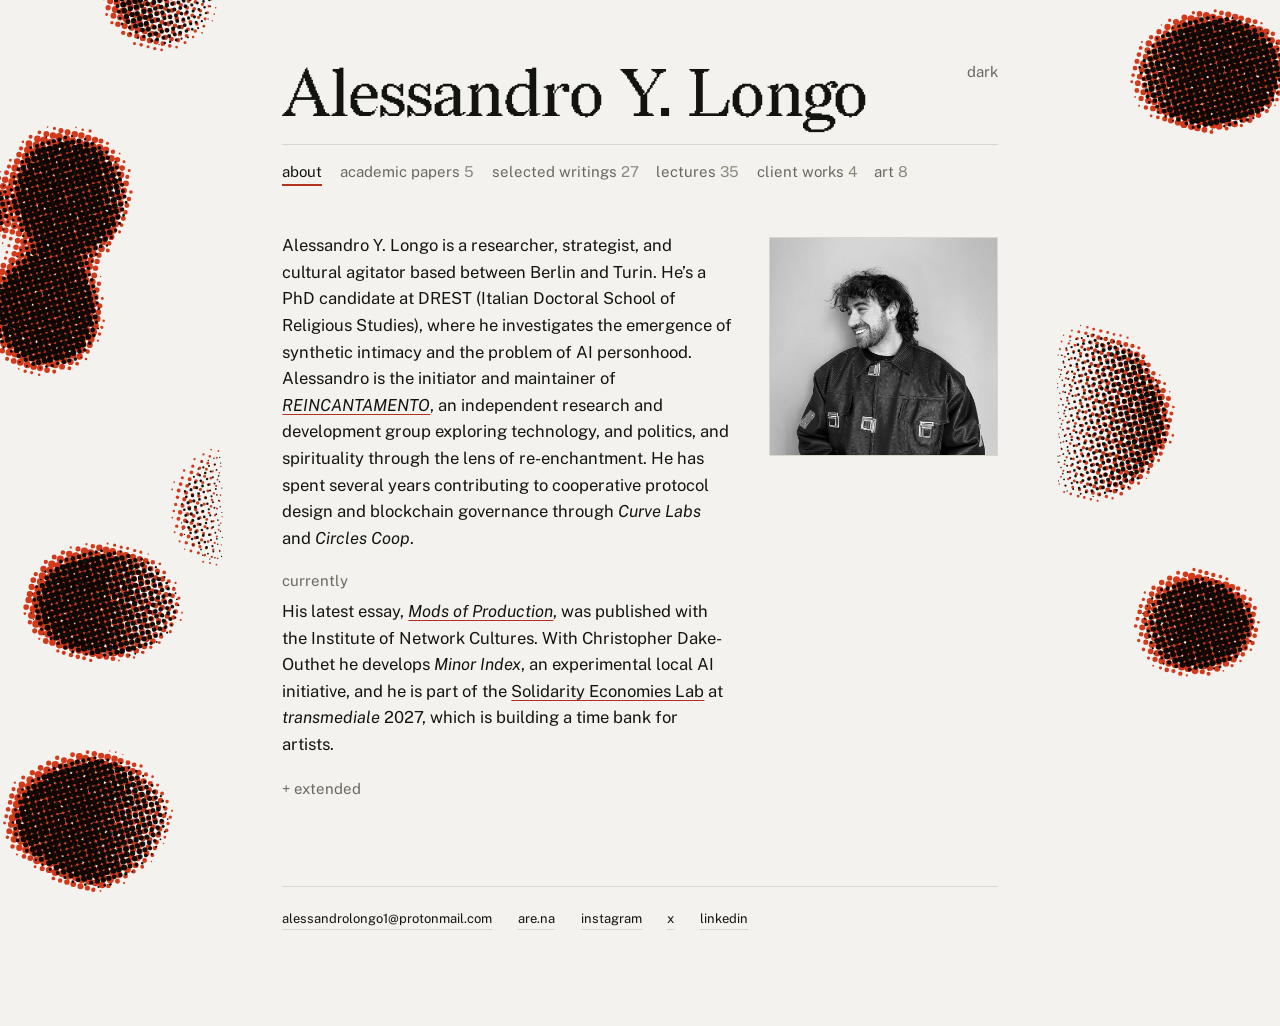
==== commit ab7b4799: "Phones: soft full-screen press behind the text instead of a band Smaller dots and a faded canvas kee" ====
--- a/index.html
+++ b/index.html
@@ -18,7 +18,7 @@
   <meta name="twitter:description" content="Alessandro Y. Longo is a researcher, strategist, and cultural agitator based between Turin and Berlin." />
   <meta name="twitter:image" content="https://alessandroylongo.eu/icon-512.png" />
   <script src="assets/js/theme.js?v=1"></script>
-  <link rel="stylesheet" href="assets/css/styles.css?v=28" />
+  <link rel="stylesheet" href="assets/css/styles.css?v=29" />
   <link rel="icon" href="favicon.ico" sizes="any" />
   <link rel="icon" type="image/png" sizes="32x32" href="favicon-32.png" />
   <link rel="apple-touch-icon" href="apple-touch-icon.png" />
@@ -232,7 +232,7 @@
 
   <script src="assets/js/main.js?v=11" defer></script>
   <script src="assets/js/press-figures.js?v=2" defer></script>
-  <script src="assets/js/life-press.js?v=13" defer></script>
+  <script src="assets/js/life-press.js?v=14" defer></script>
   <script src="assets/js/portrait.js?v=5" defer></script>
 </body>
 </html>
--- a/assets/css/styles.css
+++ b/assets/css/styles.css
@@ -458,10 +458,8 @@
   header { padding-top:1.5rem; }
 }
 
-/* phones: no margins to print in, so the press becomes a masthead band
-   above the name and scrolls away with the page (life-press.js) */
+/* phones: no margins to print in, so the press runs behind the text,
+   faded right down so reading comes first (life-press.js) */
 @media (max-width:620px) {
-  .press { position:absolute; height:130px; }
-  header { padding-top:calc(130px + 1.2rem); }
-  .theme { top:calc(130px + 0.9rem); }
-}
+  .press { opacity:0.28; }
+}
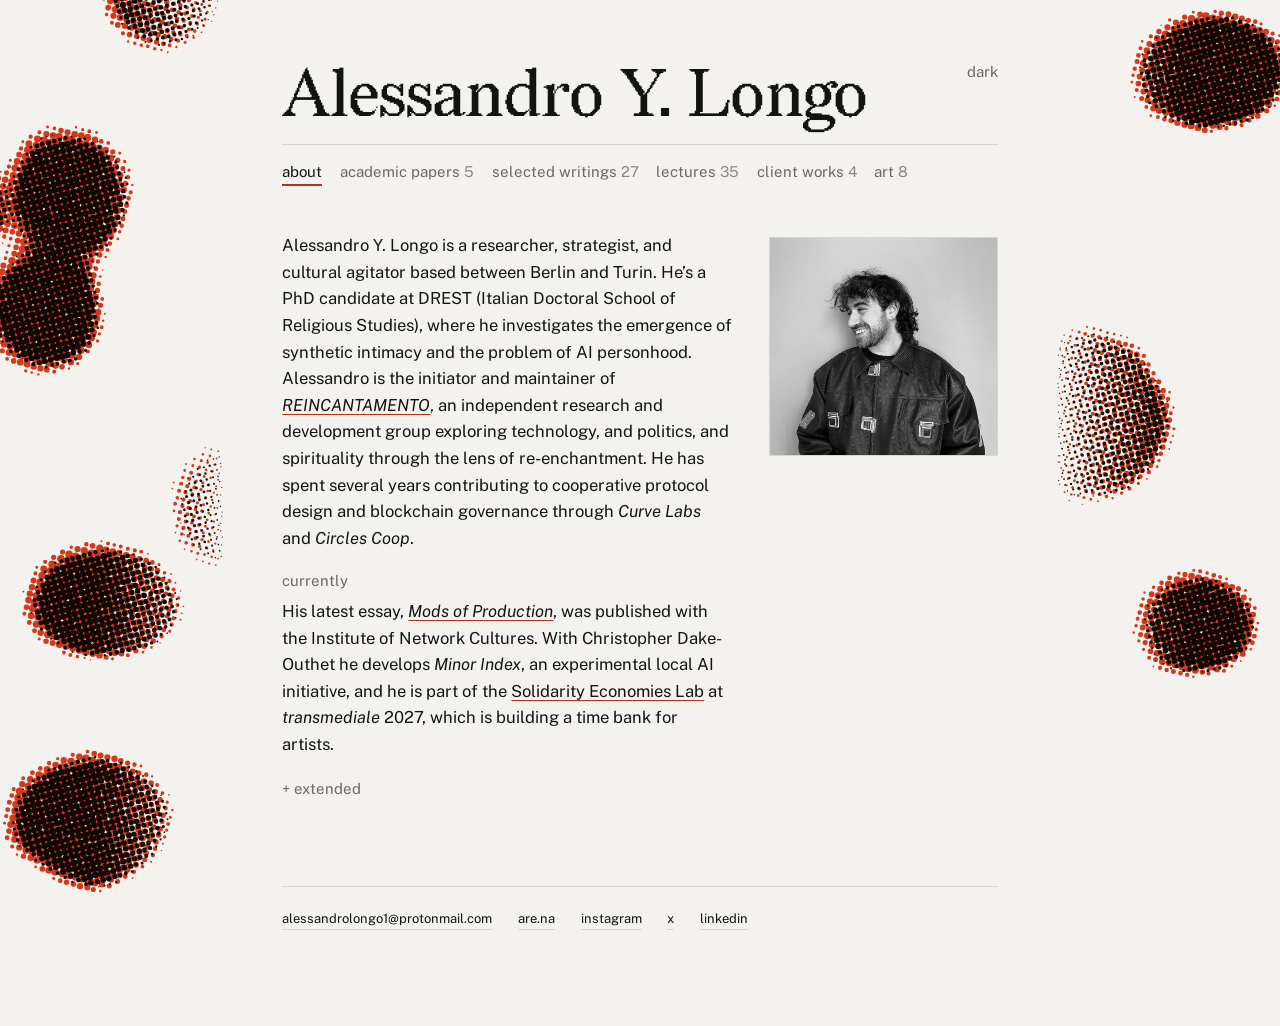
==== commit e0b7ce02: "Phones: stronger press in the light theme (0.45), dark stays 0.28 Co-Authored-By: Claude Opus 5.5 <n" ====
--- a/index.html
+++ b/index.html
@@ -18,7 +18,7 @@
   <meta name="twitter:description" content="Alessandro Y. Longo is a researcher, strategist, and cultural agitator based between Turin and Berlin." />
   <meta name="twitter:image" content="https://alessandroylongo.eu/icon-512.png" />
   <script src="assets/js/theme.js?v=1"></script>
-  <link rel="stylesheet" href="assets/css/styles.css?v=29" />
+  <link rel="stylesheet" href="assets/css/styles.css?v=30" />
   <link rel="icon" href="favicon.ico" sizes="any" />
   <link rel="icon" type="image/png" sizes="32x32" href="favicon-32.png" />
   <link rel="apple-touch-icon" href="apple-touch-icon.png" />
--- a/assets/css/styles.css
+++ b/assets/css/styles.css
@@ -461,5 +461,9 @@
 /* phones: no margins to print in, so the press runs behind the text,
    faded right down so reading comes first (life-press.js) */
 @media (max-width:620px) {
-  .press { opacity:0.28; }
-}
+  .press { opacity:0.45; }                       /* light: the sheet can take more ink */
+  :root[data-theme="dark"] .press { opacity:0.28; }
+}
+@media (max-width:620px) and (prefers-color-scheme: dark) {
+  :root:not([data-theme="light"]) .press { opacity:0.28; }
+}
